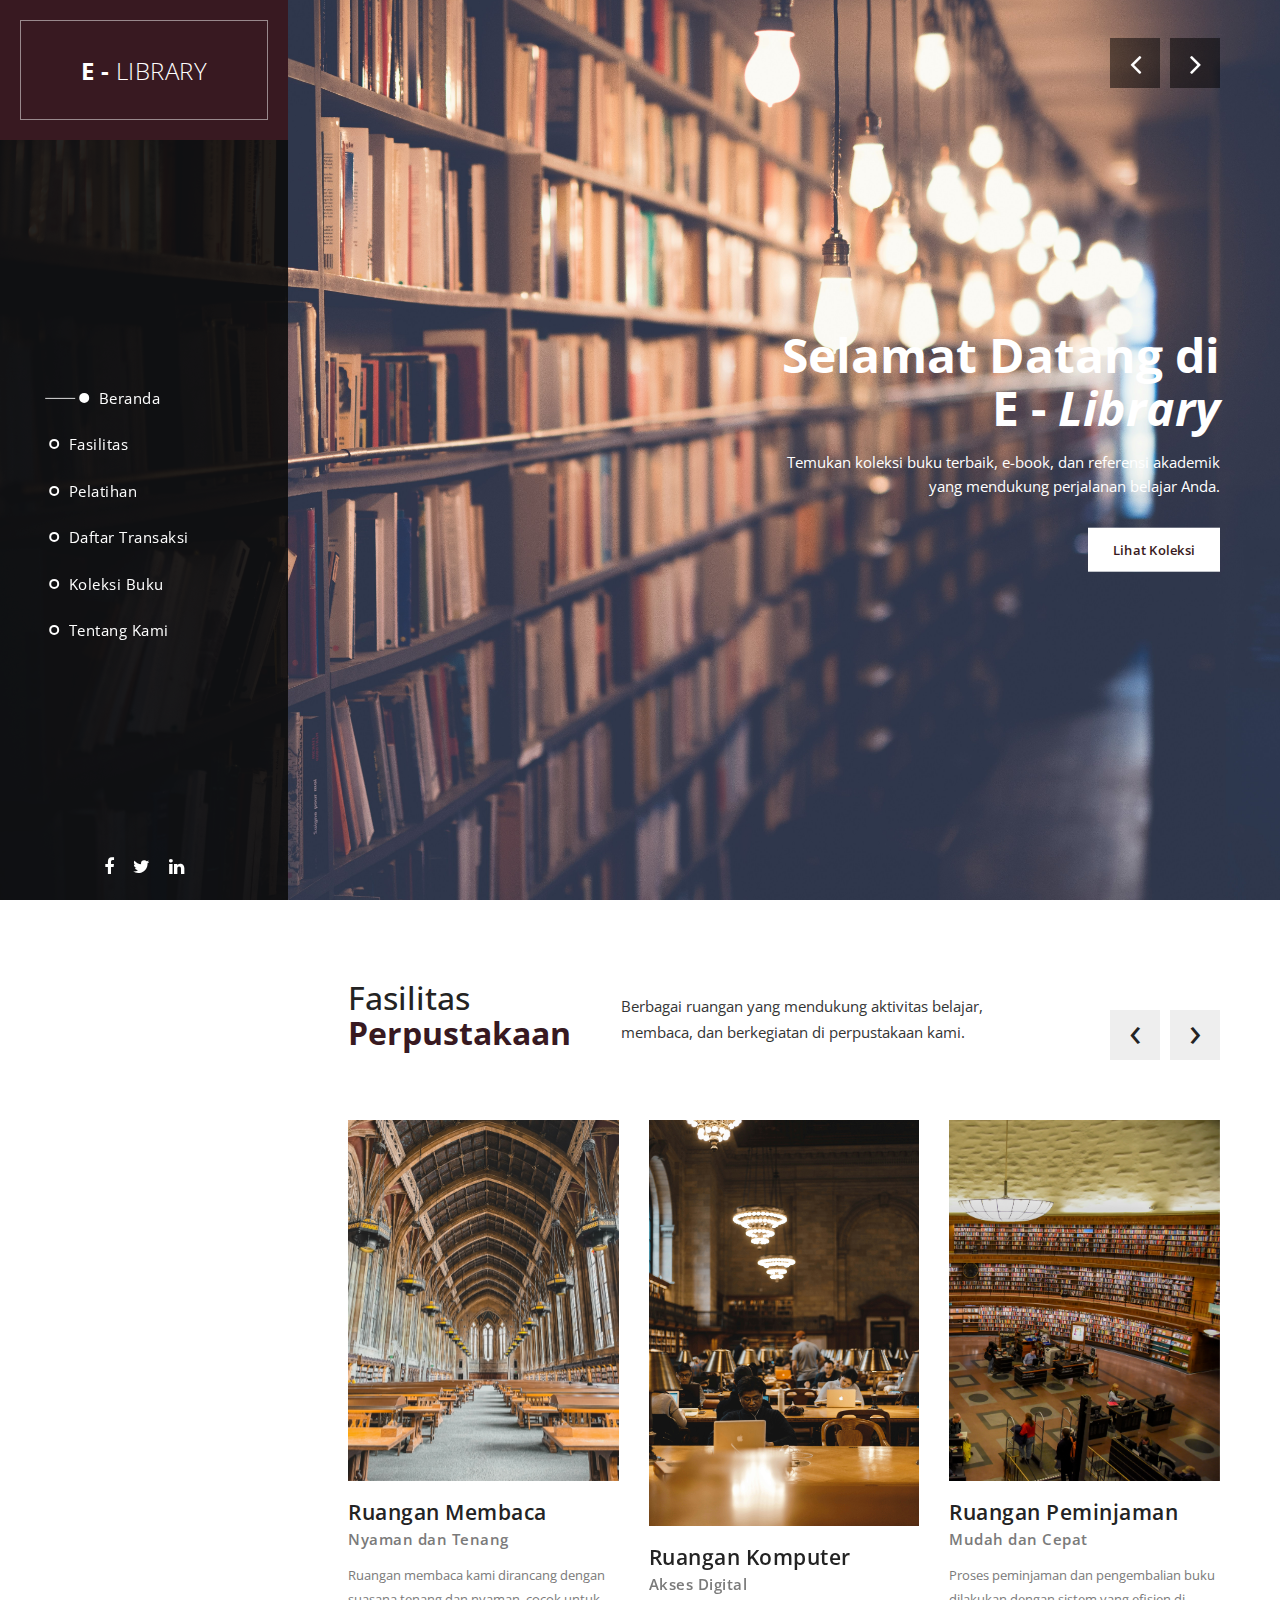
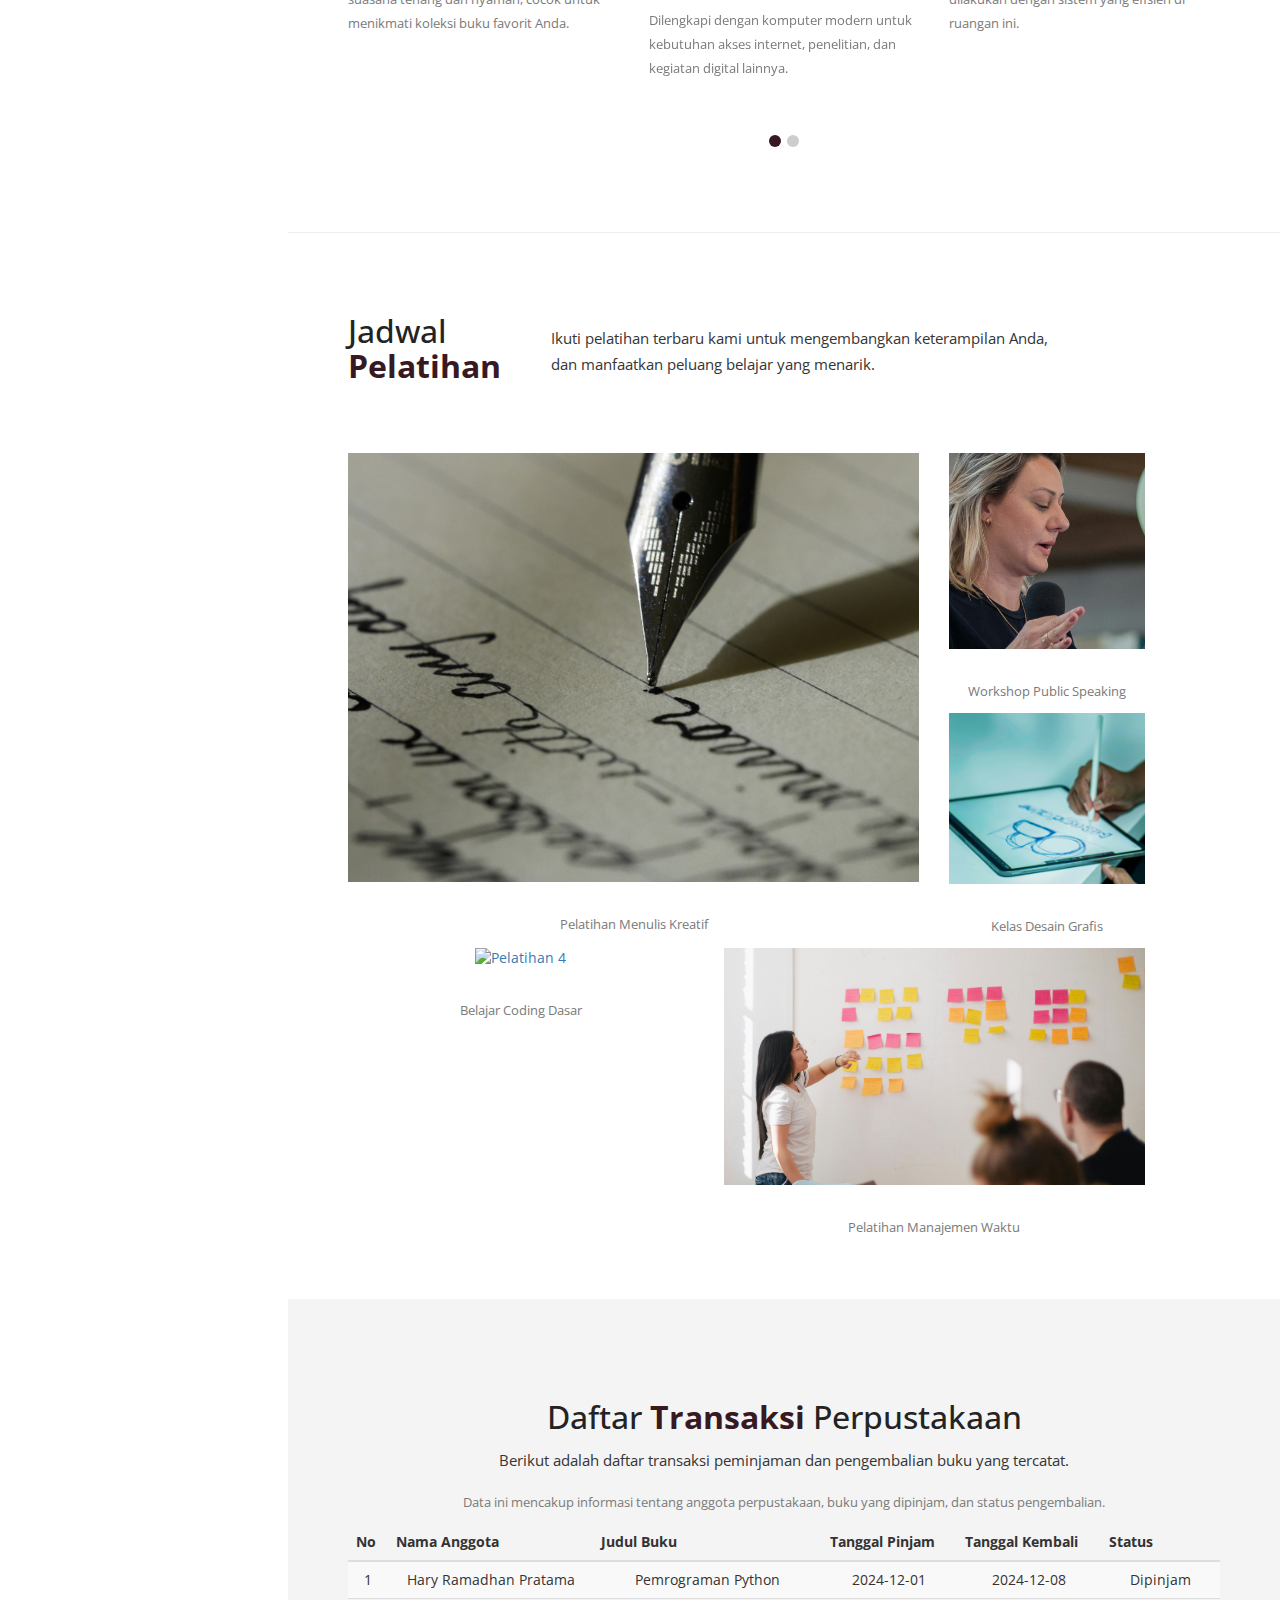
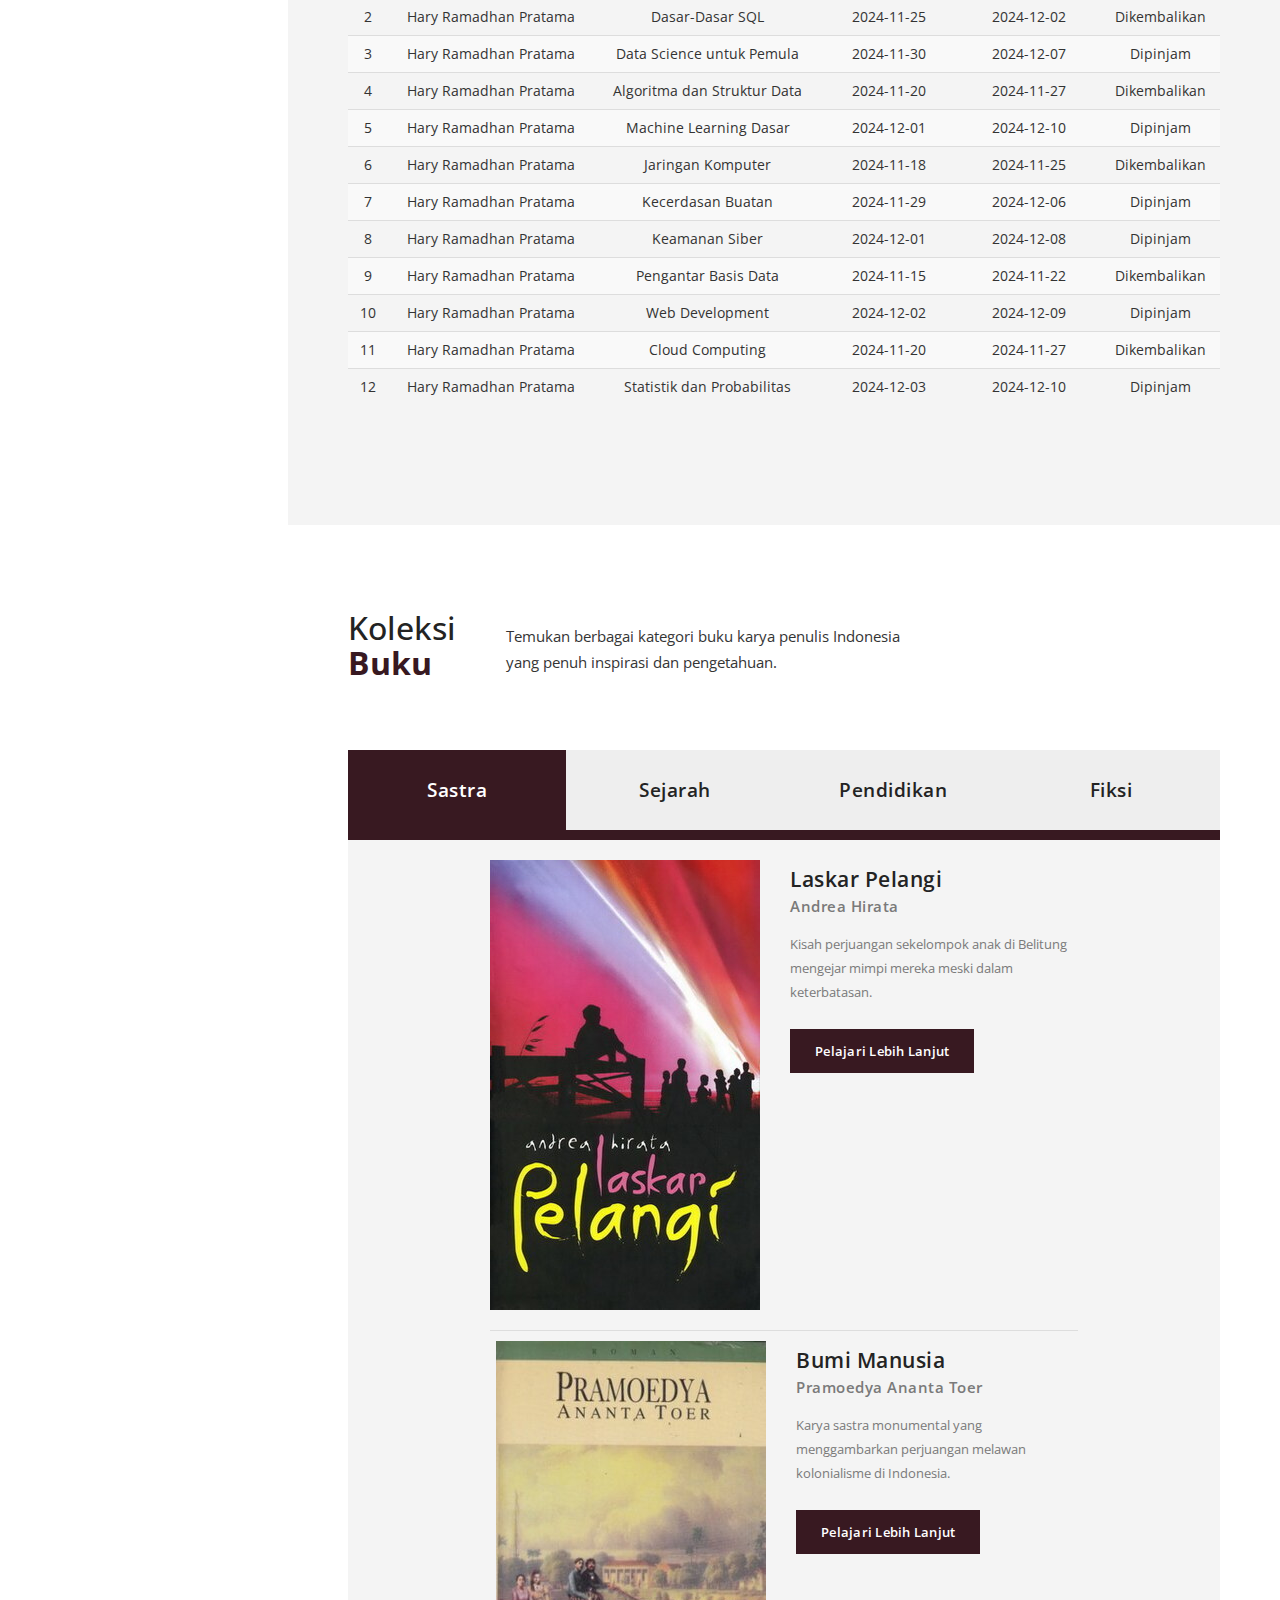
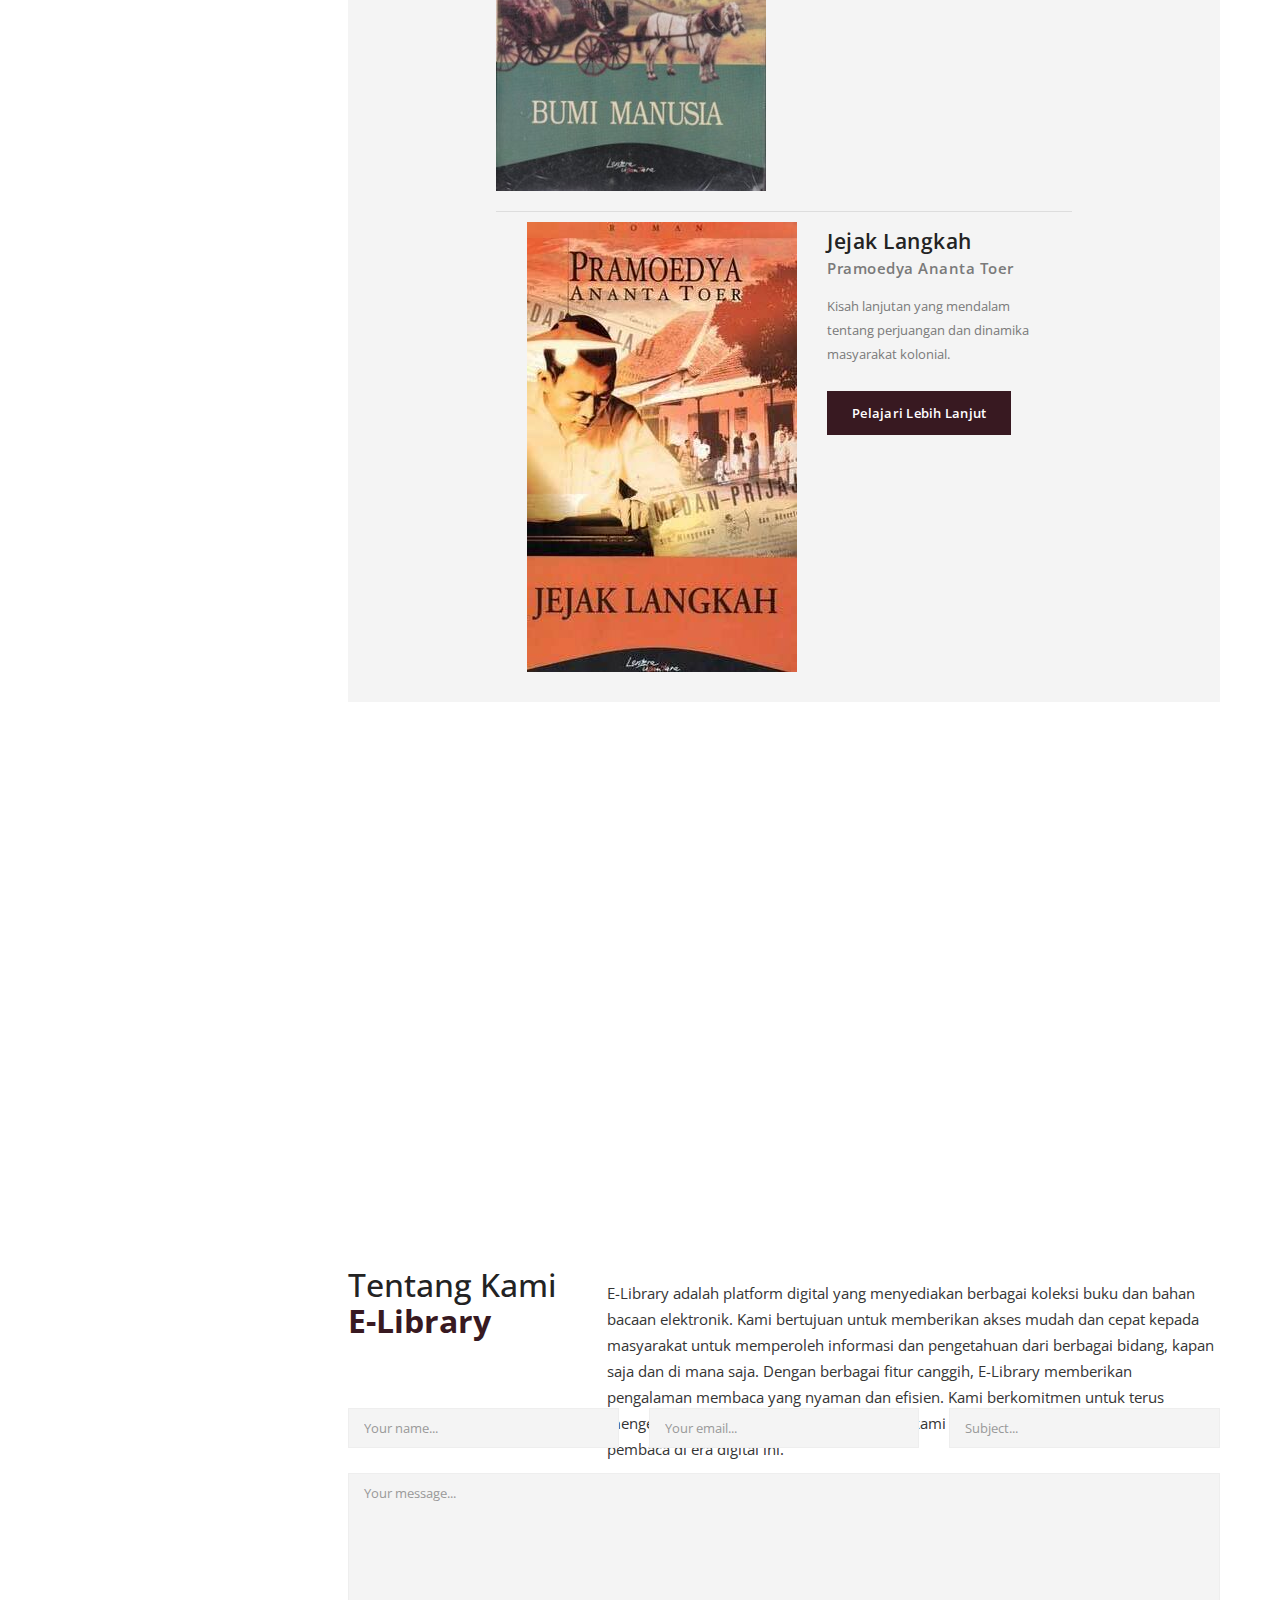
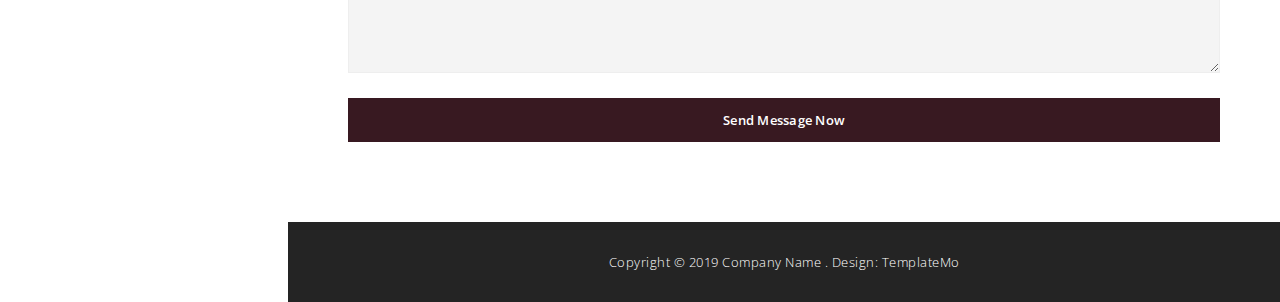
==== home.html @ eb70ea78 "first commit" ====
<!DOCTYPE html>
<html>
    <head>
        <meta charset="utf-8">
        <meta http-equiv="X-UA-Compatible" content="IE=edge,chrome=1">
        <title>UAS - Hary Ramadhan Pratama - 241011701450</title>
        <meta name="description" content="">
        <meta name="viewport" content="width=device-width, initial-scale=1">
        <link rel="apple-touch-icon" href="apple-touch-icon.png">

        <link rel="stylesheet" href="css/bootstrap.min.css">
        <link rel="stylesheet" href="css/bootstrap-theme.min.css">
        <link rel="stylesheet" href="css/fontAwesome.css">
        <link rel="stylesheet" href="css/light-box.css">
        <link rel="stylesheet" href="css/owl-carousel.css">
        <link rel="stylesheet" href="css/style.css">

        <link href="https://fonts.googleapis.com/css?family=Open+Sans:300,400,600,700,800" rel="stylesheet">

        <script src="js/vendor/modernizr-2.8.3-respond-1.4.2.min.js"></script>
    </head>

    <body>
        <header class="nav-down responsive-nav hidden-lg hidden-md">
            <button type="button" id="nav-toggle" class="navbar-toggle" data-toggle="collapse" data-target="#main-nav">
                <span class="sr-only">Toggle navigation</span>
                <span class="icon-bar"></span>
                <span class="icon-bar"></span>
                <span class="icon-bar"></span>
            </button>
            <div id="main-nav" class="collapse navbar-collapse">
                <nav>
                    <ul class="nav navbar-nav">
                        <li><a href="#top">Beranda</a></li>
                        <li><a href="#featured">Fasilitas</a></li>
                        <li><a href="#projects">Pelatihan</a></li>
                        <li><a href="#transaksi">Daftar Transaksi</a></li>
                        <li><a href="#category">Koleksi Buku</a></li>
                        <li><a href="#contact">Tentang Kami</a></li>
                    </ul>
                </nav>
            </div>
        </header>

        <div class="sidebar-navigation hidde-sm hidden-xs">
            <div class="logo">
                <a href="#">E - <em>Library</em></a>
            </div>
            <nav>
                <ul>
                    <li>
                        <a href="#top">
                            <span class="rect"></span>
                            <span class="circle"></span>
                            Beranda
                        </a>
                    </li>
                    <li>
                        <a href="#featured">
                            <span class="rect"></span>
                            <span class="circle"></span>
                            Fasilitas
                        </a>
                    </li>
                    <li>
                        <a href="#projects">
                            <span class="rect"></span>
                            <span class="circle"></span>
                            Pelatihan
                        </a>
                    </li>
                    <li>
                        <a href="#transaksi">
                            <span class="rect"></span>
                            <span class="circle"></span>
                            Daftar Transaksi
                        </a>
                    </li>
                    <li>
                        <a href="#category">
                            <span class="rect"></span>
                            <span class="circle"></span>
                            Koleksi Buku
                        </a>
                    </li>
                    <li>
                        <a href="#contact">
                            <span class="rect"></span>
                            <span class="circle"></span>
                            Tentang Kami
                        </a>
                    </li>
                </ul>
            </nav>
            <ul class="social-icons">
                <li><a href="#"><i class="fa fa-facebook"></i></a></li>
                <li><a href="#"><i class="fa fa-twitter"></i></a></li>
                <li><a href="#"><i class="fa fa-linkedin"></i></a></li>
            </ul>
        </div>

        <div class="slider">
            <div class="Modern-Slider content-section" id="top">
                <div class="item item-1">
                    <div class="img-fill">
                        <div class="image"></div>
                        <div class="info">
                            <div>
                                <h1>Selamat Datang di<br>E - <em>Library</em></h1>
                                <p>Temukan koleksi buku terbaik, e-book, dan referensi akademik<br>
                                    yang mendukung perjalanan belajar Anda.</p>
                                <div class="white-button button">
                                    <a href="#category">Lihat Koleksi</a>
                                </div>
                            </div>
                        </div>
                    </div>
                </div>
                <div class="item item-2">
                    <div class="img-fill">
                        <div class="image"></div>
                        <div class="info">
                            <div>
                                <h1>Bergabunglah dengan<br>Komunitas Pembaca</h1>
                                <p>Diskusikan buku favorit Anda, bagikan ulasan,<br>
                                    dan temukan teman membaca baru.</p>
                                <div class="white-button button">
                                    <a href="#login">Gabung Sekarang</a>
                                </div>
                            </div>
                        </div>
                    </div>
                </div>
                <div class="item item-3">
                    <div class="img-fill">
                        <div class="image"></div>
                        <div class="info">
                            <div>
                                <h1>Lihat Lokasi</h1>
                                <p>Ikuti workshop menulis, diskusi buku, dan acara lainnya<br>
                                    di perpustakaan kami.</p>
                                <div class="white-button button">
                                    <a href="#contact">Pelajari Lebih Lanjut</a>
                                </div>
                            </div>
                        </div>
                    </div>
                </div>
            </div>
        </div>        

        <div class="page-content">
            <section id="featured" class="content-section">
                <div class="section-heading">
                    <h1>Fasilitas<br><em>Perpustakaan</em></h1>
                    <p>Berbagai ruangan yang mendukung aktivitas belajar, membaca, dan berkegiatan di perpustakaan kami.</p>
                </div>
                <div class="section-content">
                    <div class="owl-carousel owl-theme">
                        <div class="item">
                            <div class="image">
                                <img src="img/reading_room.jpg" alt="Ruangan Membaca">
                                <div class="featured-button button">
                                    <a href="#reading-room">Lihat Selengkapnya</a>
                                </div>
                            </div>
                            <div class="text-content">
                                <h4>Ruangan Membaca</h4>
                                <span>Nyaman dan Tenang</span>
                                <p>Ruangan membaca kami dirancang dengan suasana tenang dan nyaman, cocok untuk menikmati koleksi buku favorit Anda.</p>
                            </div>
                        </div>
                        <div class="item">
                            <div class="image">
                                <img src="img/computer_room.jpg" alt="Ruangan Komputer">
                                <div class="featured-button button">
                                    <a href="#computer-room">Lihat Selengkapnya</a>
                                </div>
                            </div>
                            <div class="text-content">
                                <h4>Ruangan Komputer</h4>
                                <span>Akses Digital</span>
                                <p>Dilengkapi dengan komputer modern untuk kebutuhan akses internet, penelitian, dan kegiatan digital lainnya.</p>
                            </div>
                        </div>
                        <div class="item">
                            <div class="image">
                                <img src="img/borrowing_room.jpg" alt="Ruangan Peminjaman">
                                <div class="featured-button button">
                                    <a href="#borrowing-room">Lihat Selengkapnya</a>
                                </div>
                            </div>
                            <div class="text-content">
                                <h4>Ruangan Peminjaman</h4>
                                <span>Mudah dan Cepat</span>
                                <p>Proses peminjaman dan pengembalian buku dilakukan dengan sistem yang efisien di ruangan ini.</p>
                            </div>
                        </div>
                        <div class="item">
                            <div class="image">
                                <img src="img/discussion_room.jpg" alt="Ruangan Diskusi">
                                <div class="featured-button button">
                                    <a href="#discussion-room">Lihat Selengkapnya</a>
                                </div>
                            </div>
                            <div class="text-content">
                                <h4>Ruangan Diskusi</h4>
                                <span>Kolaborasi</span>
                                <p>Fasilitas ruang diskusi untuk belajar kelompok, berdiskusi, atau brainstorming dalam suasana yang kondusif.</p>
                            </div>
                        </div>
                        <div class="item">
                            <div class="image">
                                <img src="img/archive_room.jpg" alt="Ruangan Arsip">
                                <div class="featured-button button">
                                    <a href="#archive-room">Lihat Selengkapnya</a>
                                </div>
                            </div>
                            <div class="text-content">
                                <h4>Ruangan Arsip</h4>
                                <span>Koleksi Khusus</span>
                                <p>Menampung koleksi buku dan dokumen penting yang terjaga rapi untuk keperluan penelitian dan referensi.</p>
                            </div>
                        </div>
                    </div>
                </div>
            </section>
            <section id="projects" class="content-section">
                <div class="section-heading">
                    <h1>Jadwal<br><em>Pelatihan</em></h1>
                    <p>Ikuti pelatihan terbaru kami untuk mengembangkan keterampilan Anda, 
                    <br>dan manfaatkan peluang belajar yang menarik.</p>
                </div>
                <div class="section-content">
                    <div class="masonry">
                        <div class="row">
                            <div class="item">
                                <div class="col-md-8">
                                    <a href="img/pelatihan_big_1.jpg" data-lightbox="image"><img src="img/pelatihan_1.jpg" alt="Pelatihan 1"></a>
                                    <p class="caption">Pelatihan Menulis Kreatif</p>
                                </div>
                            </div>
                            <div class="item second-item">
                                <div class="col-md-3">
                                    <a href="img/pelatihan_big_2.jpg" data-lightbox="image"><img src="img/pelatihan_2.jpg" alt="Pelatihan 2"></a>
                                    <p class="caption">Workshop Public Speaking</p>
                                </div>
                            </div>
                            <div class="item">
                                <div class="col-md-3">
                                    <a href="img/pelatihan_big_3.jpg" data-lightbox="image"><img src="img/pelatihan_3.jpg" alt="Pelatihan 3"></a>
                                    <p class="caption">Kelas Desain Grafis</p>
                                </div>
                            </div>
                            <div class="item">
                                <div class="col-md-5">
                                    <a href="img/pelatihan_big_4.jpg" data-lightbox="image"><img src="img/pelatihan_4.jpg" alt="Pelatihan 4"></a>
                                    <p class="caption">Belajar Coding Dasar</p>
                                </div>
                            </div>
                            <div class="item">
                                <div class="col-md-6">
                                    <a href="img/pelatihan_big_5.jpg" data-lightbox="image"><img src="img/pelatihan_5.jpg" alt="Pelatihan 5"></a>
                                    <p class="caption">Pelatihan Manajemen Waktu</p>
                                </div>
                            </div>
                        </div>
                    </div>
                </div>            
            </section>
            
            <section id="transaksi" class="content-section">
                <div class="row">
                    <div class="col-md-12">
                        <div class="section-heading">
                            <h1>Daftar <em>Transaksi</em> Perpustakaan</h1>
                            <p>Berikut adalah daftar transaksi peminjaman dan pengembalian buku yang tercatat.</p>
                        </div>
                        <div class="text-content">
                            <p>Data ini mencakup informasi tentang anggota perpustakaan, buku yang dipinjam, dan status pengembalian.</p>
                        </div>
                    </div>
                    <div class="col-md-12">
                        <div class="table-responsive">
                            <table class="table table-striped">
                                <thead>
                                    <tr>
                                        <th>No</th>
                                        <th>Nama Anggota</th>
                                        <th>Judul Buku</th>
                                        <th>Tanggal Pinjam</th>
                                        <th>Tanggal Kembali</th>
                                        <th>Status</th>
                                    </tr>
                                </thead>
                                <tbody>
                                    <tr>
                                        <td>1</td>
                                        <td>Hary Ramadhan Pratama</td>
                                        <td>Pemrograman Python</td>
                                        <td>2024-12-01</td>
                                        <td>2024-12-08</td>
                                        <td>Dipinjam</td>
                                    </tr>
                                    <tr>
                                        <td>2</td>
                                        <td>Hary Ramadhan Pratama</td>
                                        <td>Dasar-Dasar SQL</td>
                                        <td>2024-11-25</td>
                                        <td>2024-12-02</td>
                                        <td>Dikembalikan</td>
                                    </tr>
                                    <tr>
                                        <td>3</td>
                                        <td>Hary Ramadhan Pratama</td>
                                        <td>Data Science untuk Pemula</td>
                                        <td>2024-11-30</td>
                                        <td>2024-12-07</td>
                                        <td>Dipinjam</td>
                                    </tr>
                                    <tr>
                                        <td>4</td>
                                        <td>Hary Ramadhan Pratama</td>
                                        <td>Algoritma dan Struktur Data</td>
                                        <td>2024-11-20</td>
                                        <td>2024-11-27</td>
                                        <td>Dikembalikan</td>
                                    </tr>
                                    <tr>
                                        <td>5</td>
                                        <td>Hary Ramadhan Pratama</td>
                                        <td>Machine Learning Dasar</td>
                                        <td>2024-12-01</td>
                                        <td>2024-12-10</td>
                                        <td>Dipinjam</td>
                                    </tr>
                                    <tr>
                                        <td>6</td>
                                        <td>Hary Ramadhan Pratama</td>
                                        <td>Jaringan Komputer</td>
                                        <td>2024-11-18</td>
                                        <td>2024-11-25</td>
                                        <td>Dikembalikan</td>
                                    </tr>
                                    <tr>
                                        <td>7</td>
                                        <td>Hary Ramadhan Pratama</td>
                                        <td>Kecerdasan Buatan</td>
                                        <td>2024-11-29</td>
                                        <td>2024-12-06</td>
                                        <td>Dipinjam</td>
                                    </tr>
                                    <tr>
                                        <td>8</td>
                                        <td>Hary Ramadhan Pratama</td>
                                        <td>Keamanan Siber</td>
                                        <td>2024-12-01</td>
                                        <td>2024-12-08</td>
                                        <td>Dipinjam</td>
                                    </tr>
                                    <tr>
                                        <td>9</td>
                                        <td>Hary Ramadhan Pratama</td>
                                        <td>Pengantar Basis Data</td>
                                        <td>2024-11-15</td>
                                        <td>2024-11-22</td>
                                        <td>Dikembalikan</td>
                                    </tr>
                                    <tr>
                                        <td>10</td>
                                        <td>Hary Ramadhan Pratama</td>
                                        <td>Web Development</td>
                                        <td>2024-12-02</td>
                                        <td>2024-12-09</td>
                                        <td>Dipinjam</td>
                                    </tr>
                                    <tr>
                                        <td>11</td>
                                        <td>Hary Ramadhan Pratama</td>
                                        <td>Cloud Computing</td>
                                        <td>2024-11-20</td>
                                        <td>2024-11-27</td>
                                        <td>Dikembalikan</td>
                                    </tr>
                                    <tr>
                                        <td>12</td>
                                        <td>Hary Ramadhan Pratama</td>
                                        <td>Statistik dan Probabilitas</td>
                                        <td>2024-12-03</td>
                                        <td>2024-12-10</td>
                                        <td>Dipinjam</td>
                                    </tr>
                                </tbody>
                            </table>
                        </div>
                    </div>
                </div>
            </section>
            
            <section id="category" class="content-section">
                <div class="section-heading">
                    <h1>Koleksi<br><em>Buku</em></h1>
                    <p>Temukan berbagai kategori buku karya penulis Indonesia
                    <br>yang penuh inspirasi dan pengetahuan.</p>
                </div>
                <div class="section-content">
                    <div class="tabs-content">
                        <div class="wrapper">
                            <ul class="tabs clearfix" data-tabgroup="first-tab-group">
                              <li><a href="#tab1" class="active">Sastra</a></li>
                              <li><a href="#tab2">Sejarah</a></li>
                              <li><a href="#tab3">Pendidikan</a></li>
                              <li><a href="#tab4">Fiksi</a></li>
                            </ul>
                            <section id="first-tab-group" class="tabgroup">
                                <div id="tab1">
                                    <ul>
                                        <li>
                                            <div class="item">
                                                <img src="img/sastra_1.jpg" alt="">
                                                <div class="text-content">
                                                    <h4>Laskar Pelangi</h4>
                                                    <span>Andrea Hirata</span>
                                                    <p>Kisah perjuangan sekelompok anak di Belitung mengejar mimpi mereka meski dalam keterbatasan.</p>
                                                    <div class="accent-button button">
                                                        <a href="#contact">Pelajari Lebih Lanjut</a>
                                                    </div>
                                                </div>
                                            </div>
                                        </li>
                                        <li>
                                            <div class="item">
                                                <img src="img/sastra_2.jpg" alt="">
                                                <div class="text-content">
                                                    <h4>Bumi Manusia</h4>
                                                    <span>Pramoedya Ananta Toer</span>
                                                    <p>Karya sastra monumental yang menggambarkan perjuangan melawan kolonialisme di Indonesia.</p>
                                                    <div class="accent-button button">
                                                        <a href="#contact">Pelajari Lebih Lanjut</a>
                                                    </div>
                                                </div>
                                            </div>
                                        </li>
                                        <li>
                                            <div class="item">
                                                <img src="img/sastra_3.jpg" alt="">
                                                <div class="text-content">
                                                    <h4>Jejak Langkah</h4>
                                                    <span>Pramoedya Ananta Toer</span>
                                                    <p>Kisah lanjutan yang mendalam tentang perjuangan dan dinamika masyarakat kolonial.</p>
                                                    <div class="accent-button button">
                                                        <a href="#contact">Pelajari Lebih Lanjut</a>
                                                    </div>
                                                </div>
                                            </div>
                                        </li>
                                    </ul>
                                </div>
                                <div id="tab2">
                                    <ul>
                                        <li>
                                            <div class="item">
                                                <img src="img/sejarah_1.jpg" alt="">
                                                <div class="text-content">
                                                    <h4>Sejarah Indonesia Masa Kolonial</h4>
                                                    <span>30 June 2018</span>
                                                    <p>Temukan perjalanan sejarah bangsa Indonesia di masa kolonial. Mengungkap kisah perjuangan dan keberanian para pahlawan dalam menghadapi penjajahan.</p>
                                                    
                                                    <div class="accent-button button">
                                                        <a href="#contact">Pelajari Lebih Lanjut</a>
                                                    </div>
                                                </div>
                                            </div>
                                        </li>
                                        <li>
                                            <div class="item">
                                                <img src="img/sejarah_2.jpg" alt="">
                                                <div class="text-content">
                                                    <h4>Perjuangan Kemerdekaan Indonesia</h4>
                                                    <span>24 June 2018</span>
                                                    <p>Sejarah perjuangan kemerdekaan Indonesia adalah kisah yang penuh darah dan air mata. Mari kita telaah lebih dalam perjalanan bangsa ini menuju kemerdekaan.</p>
                                                    
                                                    <div class="accent-button button">
                                                        <a href="#contact">Pelajari Lebih Lanjut</a>
                                                    </div>
                                                </div>
                                            </div>
                                        </li>
                                        <li>
                                            <div class="item">
                                                <img src="img/sejarah_3.jpg" alt="">
                                                <div class="text-content">
                                                    <h4>Peristiwa Sejarah Penting Indonesia</h4>
                                                    <span>12 June 2018</span>
                                                    <p>Mengulas peristiwa sejarah penting Indonesia yang membentuk arah bangsa dan negara. Pelajari lebih lanjut tentang perjuangan kemerdekaan dan pasca kemerdekaan.</p>
                                                    
                                                    <div class="accent-button button">
                                                        <a href="#contact">Pelajari Lebih Lanjut</a>
                                                    </div>
                                                </div>
                                            </div>
                                        </li>
                                    </ul>
                                </div>
                                
                                <div id="tab3">
                                    <ul>
                                        <li>
                                            <div class="item">
                                                <img src="img/pendidikan_1.jpg" alt="">
                                                <div class="text-content">
                                                    <h4>Revolusi Pendidikan di Indonesia</h4>
                                                    <span>26 May 2018</span>
                                                    <p>Pendidikan merupakan pilar penting dalam pembangunan bangsa. Pelajari lebih lanjut tentang perubahan besar dalam dunia pendidikan Indonesia.</p>
                                                    
                                                    <div class="accent-button button">
                                                        <a href="#contact">Pelajari Lebih Lanjut</a>
                                                    </div>
                                                </div>
                                            </div>
                                        </li>
                                        <li>
                                            <div class="item">
                                                <img src="img/pendidikan_2.jpg" alt="">
                                                <div class="text-content">
                                                    <h4>Pendidikan dan Teknologi di Era Digital</h4>
                                                    <span>22 May 2018</span>
                                                    <p>Teknologi telah merubah cara kita belajar. Mari bahas bagaimana teknologi mengubah dunia pendidikan Indonesia dalam beberapa tahun terakhir.</p>
                                                    
                                                    <div class="accent-button button">
                                                        <a href="#contact">Pelajari Lebih Lanjut</a>
                                                    </div>
                                                </div>
                                            </div>
                                        </li>
                                        <li>
                                            <div class="item">
                                                <img src="img/pendidikan_3.jpg" alt="">
                                                <div class="text-content">
                                                    <h4>Strategi Pembelajaran Inovatif di Sekolah</h4>
                                                    <span>8 May 2018</span>
                                                    <p>Dalam upaya meningkatkan kualitas pendidikan, berbagai strategi pembelajaran inovatif terus dikembangkan untuk siswa di seluruh Indonesia.</p>
                                                    
                                                    <div class="accent-button button">
                                                        <a href="#contact">Pelajari Lebih Lanjut</a>
                                                    </div>
                                                </div>
                                            </div>
                                        </li>
                                    </ul>
                                </div>
                                
                                <div id="tab4">
                                    <ul>
                                        <li>
                                            <div class="item">
                                                <img src="img/fiksi_1.jpg" alt="">
                                                <div class="text-content">
                                                    <h4>Novel Fiksi: Dari Imajinasi ke Realitas</h4>
                                                    <span>26 April 2018</span>
                                                    <p>Novel fiksi membawa pembaca dalam perjalanan yang penuh petualangan. Mari telusuri berbagai novel fiksi Indonesia yang penuh imajinasi dan makna.</p>
                                                    
                                                    <div class="accent-button button">
                                                        <a href="#contact">Pelajari Lebih Lanjut</a>
                                                    </div>
                                                </div>
                                            </div>
                                        </li>
                                        <li>
                                            <div class="item">
                                                <img src="img/fiksi_2.jpg" alt="">
                                                <div class="text-content">
                                                    <h4>Fiksi: Dunia Penuh Imajinasi</h4>
                                                    <span>24 April 2018</span>
                                                    <p>Fiksi adalah genre yang menawarkan dunia lain di luar kenyataan. Mari mengeksplorasi cerita-cerita fiksi menarik dan inspiratif dari penulis tanah air.</p>
                                                    
                                                    <div class="accent-button button">
                                                        <a href="#contact">Pelajari Lebih Lanjut</a>
                                                    </div>
                                                </div>
                                            </div>
                                        </li>
                                        <li>
                                            <div class="item">
                                                <img src="img/fiksi_3.jpg" alt="">
                                                <div class="text-content">
                                                    <h4>Kisah Fiksi yang Menginspirasi</h4>
                                                    <span>20 April 2018</span>
                                                    <p>Fiksi tidak hanya menghibur, tetapi juga dapat memberi inspirasi dan membuka pandangan baru. Mari temukan kisah-kisah fiksi terbaik yang menginspirasi banyak orang.</p>
                                                    
                                                    <div class="accent-button button">
                                                        <a href="#contact">Pelajari Lebih Lanjut</a>
                                                    </div>
                                                </div>
                                            </div>
                                        </li>
                                    </ul>
                                </div>                                
                            </section> 
                        </div>
                    </div>
                </div>
            </section>
            <section id="contact" class="content-section">
                <div id="map">
                    <iframe src="https://www.google.com/maps/embed?pb=!1m18!1m12!1m3!1d3965.378919291703!2d106.68897417570187!3d-6.344951193644824!2m3!1f0!2f0!3f0!3m2!1i1024!2i768!4f13.1!3m3!1m2!1s0x2e69e50078ae00b1%3A0x81a60674ba49b072!2sUnpam%20Viktor!5e0!3m2!1sen!2sid!4v1735841229884!5m2!1sen!2sid" width="100%" height="400px" frameborder="0" style="border:0" allowfullscreen></iframe>
                </div>
                <div id="contact-content">
                    <div class="section-heading">
                        <h1>Tentang Kami<br><em>E-Library</em></h1>
                        <p>E-Library adalah platform digital yang menyediakan berbagai koleksi buku dan bahan bacaan elektronik. Kami bertujuan untuk memberikan akses mudah dan cepat kepada masyarakat untuk memperoleh informasi dan pengetahuan dari berbagai bidang, kapan saja dan di mana saja.
                        Dengan berbagai fitur canggih, E-Library memberikan pengalaman membaca yang nyaman dan efisien. Kami berkomitmen untuk terus mengembangkan dan memperbarui koleksi kami agar dapat memenuhi kebutuhan pembaca di era digital ini.</p>
                    </div>
                    
                    <div class="section-content">
                        <form id="contact" action="#" method="post">
                            <div class="row">
                                <div class="col-md-4">
                                  <fieldset>
                                    <input name="name" type="text" class="form-control" id="name" placeholder="Your name..." required="">
                                  </fieldset>
                                </div>
                                <div class="col-md-4">
                                  <fieldset>
                                    <input name="email" type="email" class="form-control" id="email" placeholder="Your email..." required="">
                                  </fieldset>
                                </div>
                                 <div class="col-md-4">
                                  <fieldset>
                                    <input name="subject" type="text" class="form-control" id="subject" placeholder="Subject..." required="">
                                  </fieldset>
                                </div>
                                <div class="col-md-12">
                                  <fieldset>
                                    <textarea name="message" rows="6" class="form-control" id="message" placeholder="Your message..." required=""></textarea>
                                  </fieldset>
                                </div>
                                <div class="col-md-12">
                                  <fieldset>
                                    <button type="submit" id="form-submit" class="btn">Send Message Now</button>
                                  </fieldset>
                                </div>
                            </div>
                        </form>
                    </div>
                </div>
            </section>
            <section class="footer">
                <p>Copyright &copy; 2019 Company Name 
                
                . Design: TemplateMo</p>
            </section>
        </div>

    <script src="https://ajax.googleapis.com/ajax/libs/jquery/1.11.2/jquery.min.js"></script>
    <script>window.jQuery || document.write('<script src="js/vendor/jquery-1.11.2.min.js"><\/script>')</script>

    <script src="js/vendor/bootstrap.min.js"></script>
    
    <script src="js/plugins.js"></script>
    <script src="js/main.js"></script>

    <script>
        var didScroll;
        var lastScrollTop = 0;
        var delta = 5;
        var navbarHeight = $('header').outerHeight();

        $(window).scroll(function(event){
            didScroll = true;
        });

        setInterval(function() {
            if (didScroll) {
                hasScrolled();
                didScroll = false;
            }
        }, 250);

        function hasScrolled() {
            var st = $(this).scrollTop();
            
            if(Math.abs(lastScrollTop - st) <= delta)
                return;
            
            if (st > lastScrollTop && st > navbarHeight){
                $('header').removeClass('nav-down').addClass('nav-up');
            } else {
                if(st + $(window).height() < $(document).height()) {
                    $('header').removeClass('nav-up').addClass('nav-down');
                }
            }
            
            lastScrollTop = st;
        }

        fetch('data-transaksi.json')
            .then(response => response.json())
            .then(data => {
                const tableBody = document.querySelector('#transaksi-table tbody');
                data.forEach(transaksi => {
                    const row = document.createElement('tr');
                    row.innerHTML = `
                        <td>${transaksi.no}</td>
                        <td>${transaksi.namaAnggota}</td>
                        <td>${transaksi.judulBuku}</td>
                        <td>${transaksi.tanggalPinjam}</td>
                        <td>${transaksi.tanggalKembali}</td>
                        <td>${transaksi.status}</td>
                    `;
                    tableBody.appendChild(row);
                });
            })
            .catch(error => console.error('Error loading JSON:', error));
    </script>
    <script src="http://ajax.googleapis.com/ajax/libs/jquery/1.10.2/jquery.min.js" type="text/javascript"></script>

</body>
</html>
---- css/light-box.css ----
/* LIGHT BOX */

body:after {
  content: url(../img/close.png) url(../img/loading.gif) url(../img/prev.png) url(../img/next.png);
  display: none;
}

body.lb-disable-scrolling {
  overflow: hidden;
}

.lightboxOverlay {
  position: absolute;
  top: 0;
  left: 0;
  z-index: 99999;
  background-color: black;
  filter: progid:DXImageTransform.Microsoft.Alpha(Opacity=80);
  opacity: 0.8;
  display: none;
}

.lightbox {
  position: absolute;
  margin-top: 0%;
  left: 0;
  width: 100%;
  z-index: 100000;
  text-align: center;
  line-height: 0;
  font-weight: normal;
}

.lightbox .lb-image {
  display: block;
  height: auto;
  max-width: inherit;
  max-height: none;
  border-radius: 5px;

  /* Image border */
  border: 10px solid white;
}

.lightbox a img {
  border: none;
}

.lb-outerContainer {
  position: relative;
  *zoom: 1;
  width: 250px;
  height: 250px;
  margin: 0 auto;
  border-radius: 4px;

  /* Background color behind image.
     This is visible during transitions. */
  background-color: white;
}

.lb-outerContainer:after {
  content: "";
  display: table;
  clear: both;
}

.lb-loader {
  position: absolute;
  top: 43%;
  left: 0;
  height: 25%;
  width: 100%;
  text-align: center;
  line-height: 0;
}

.lb-cancel {
  display: block;
  width: 32px;
  height: 32px;
  margin: 0 auto;
  background: url(../img/loading.gif) no-repeat;
}

.lb-nav {
  position: absolute;
  top: 0;
  left: 0;
  height: 100%;
  width: 100%;
  z-index: 10;
}

.lb-container > .nav {
  left: 0;
}

.lb-nav a {
  outline: none;
  background-image: url('[data-uri]');
}

.lb-prev, .lb-next {
  height: 100%;
  cursor: pointer;
  display: block;
}

.lb-nav a.lb-prev {
  width: 34%;
  left: 0;
  float: left;
  background: url(../img/prev.png) left 48% no-repeat;
  filter: progid:DXImageTransform.Microsoft.Alpha(Opacity=0);
  opacity: 0;
  -webkit-transition: opacity 0.6s;
  -moz-transition: opacity 0.6s;
  -o-transition: opacity 0.6s;
  transition: opacity 0.6s;
}

.lb-nav a.lb-prev:hover {
  filter: progid:DXImageTransform.Microsoft.Alpha(Opacity=100);
  opacity: 1;
}

.lb-nav a.lb-next {
  width: 64%;
  right: 0;
  float: right;
  background: url(../img/next.png) right 48% no-repeat;
  filter: progid:DXImageTransform.Microsoft.Alpha(Opacity=0);
  opacity: 0;
  -webkit-transition: opacity 0.6s;
  -moz-transition: opacity 0.6s;
  -o-transition: opacity 0.6s;
  transition: opacity 0.6s;
}

.lb-nav a.lb-next:hover {
  filter: progid:DXImageTransform.Microsoft.Alpha(Opacity=100);
  opacity: 1;
}

.lb-dataContainer {
  margin: 0 auto;
  padding-top: 5px;
  *zoom: 1;
  width: 100%;
  -moz-border-radius-bottomleft: 4px;
  -webkit-border-bottom-left-radius: 4px;
  border-bottom-left-radius: 4px;
  -moz-border-radius-bottomright: 4px;
  -webkit-border-bottom-right-radius: 4px;
  border-bottom-right-radius: 4px;
}

.lb-dataContainer:after {
  content: "";
  display: table;
  clear: both;
}

.lb-data {
  padding: 0 4px;
  color: #ccc;
}

.lb-data .lb-details {
  width: 85%;
  float: left;
  text-align: left;
  line-height: 1.1em;
}

.lb-data .lb-caption {
  font-size: 13px;
  font-weight: bold;
  line-height: 1em;
}

.lb-data .lb-caption a {
  color: #4ae;
}

.lb-data .lb-number {
  margin-top: 15px;
  display: block;
  clear: left;
  padding-bottom: 1em;
  font-size: 13px;
  color: #999999;
}

.lb-data .lb-close {
  display: block;
  float: right;
  width: 30px;
  height: 30px;
  background: url(../img/close.png) top right no-repeat;
  text-align: right;
  outline: none;
  filter: progid:DXImageTransform.Microsoft.Alpha(Opacity=70);
  opacity: 0.7;
  -webkit-transition: opacity 0.2s;
  -moz-transition: opacity 0.2s;
  -o-transition: opacity 0.2s;
  transition: opacity 0.2s;
}

.lb-data .lb-close:hover {
  cursor: pointer;
  filter: progid:DXImageTransform.Microsoft.Alpha(Opacity=100);
  opacity: 1;
}
---- css/owl-carousel.css ----
/**
 * Owl Carousel v2.3.1
 * Copyright 2013-2018 David Deutsch
 * Licensed under: SEE LICENSE IN https://github.com/OwlCarousel2/OwlCarousel2/blob/master/LICENSE
 */
/*
 *  Owl Carousel - Core
 */
.owl-carousel {
  display: none;
  width: 100%;
  -webkit-tap-highlight-color: transparent;
  /* position relative and z-index fix webkit rendering fonts issue */
  position: relative;
  z-index: 1; }
  .owl-carousel .owl-stage {
    position: relative;
    -ms-touch-action: pan-Y;
    touch-action: manipulation;
    -moz-backface-visibility: hidden;
    /* fix firefox animation glitch */ }
  .owl-carousel .owl-stage:after {
    content: ".";
    display: block;
    clear: both;
    visibility: hidden;
    line-height: 0;
    height: 0; }
  .owl-carousel .owl-stage-outer {
    position: relative;
    overflow: hidden;
    /* fix for flashing background */
    -webkit-transform: translate3d(0px, 0px, 0px); }
  .owl-carousel .owl-wrapper,
  .owl-carousel .owl-item {
    -webkit-backface-visibility: hidden;
    -moz-backface-visibility: hidden;
    -ms-backface-visibility: hidden;
    -webkit-transform: translate3d(0, 0, 0);
    -moz-transform: translate3d(0, 0, 0);
    -ms-transform: translate3d(0, 0, 0); }
  .owl-carousel .owl-item {
    position: relative;
    min-height: 1px;
    float: left;
    -webkit-backface-visibility: hidden;
    -webkit-tap-highlight-color: transparent;
    -webkit-touch-callout: none; }
  .owl-carousel .owl-item img {
    display: block;
    width: 100%; }
  .owl-carousel .owl-nav.disabled,
  .owl-carousel .owl-dots.disabled {
    display: none; }
  .owl-carousel .owl-nav .owl-prev,
  .owl-carousel .owl-nav .owl-next,
  .owl-carousel .owl-dot {
    cursor: pointer;
    cursor: hand;
    -webkit-user-select: none;
    -khtml-user-select: none;
    -moz-user-select: none;
    -ms-user-select: none;
    user-select: none; }
  .owl-carousel .owl-nav button.owl-prev,
  .owl-carousel .owl-nav button.owl-next,
  .owl-carousel button.owl-dot {
    background: none;
    color: inherit;
    border: none;
    padding: 0 !important;
    font: inherit; }
  .owl-carousel.owl-loaded {
    display: block; }
  .owl-carousel.owl-loading {
    opacity: 0;
    display: block; }
  .owl-carousel.owl-hidden {
    opacity: 0; }
  .owl-carousel.owl-refresh .owl-item {
    visibility: hidden; }
  .owl-carousel.owl-drag .owl-item {
    -ms-touch-action: none;
        touch-action: none;
    -webkit-user-select: none;
    -moz-user-select: none;
    -ms-user-select: none;
    user-select: none; }
  .owl-carousel.owl-grab {
    cursor: move;
    cursor: grab; }
  .owl-carousel.owl-rtl {
    direction: rtl; }
  .owl-carousel.owl-rtl .owl-item {
    float: right; }

/* No Js */
.no-js .owl-carousel {
  display: block; }

/*
 *  Owl Carousel - Animate Plugin
 */
.owl-carousel .animated {
  animation-duration: 1000ms;
  animation-fill-mode: both; }

.owl-carousel .owl-animated-in {
  z-index: 0; }

.owl-carousel .owl-animated-out {
  z-index: 1; }

.owl-carousel .fadeOut {
  animation-name: fadeOut; }

@keyframes fadeOut {
  0% {
    opacity: 1; }
  100% {
    opacity: 0; } }

/*
 * 	Owl Carousel - Auto Height Plugin
 */
.owl-height {
  transition: height 500ms ease-in-out; }

/*
 * 	Owl Carousel - Lazy Load Plugin
 */
.owl-carousel .owl-item .owl-lazy {
  opacity: 0;
  transition: opacity 400ms ease; }

.owl-carousel .owl-item img.owl-lazy {
  transform-style: preserve-3d; }

/*
 * 	Owl Carousel - Video Plugin
 */
.owl-carousel .owl-video-wrapper {
  position: relative;
  height: 100%;
  background: #000; }

.owl-carousel .owl-video-play-icon {
  position: absolute;
  height: 80px;
  width: 80px;
  left: 50%;
  top: 50%;
  margin-left: -40px;
  margin-top: -40px;
  background: url("owl.video.play.png") no-repeat;
  cursor: pointer;
  z-index: 1;
  -webkit-backface-visibility: hidden;
  transition: transform 100ms ease; }

.owl-carousel .owl-video-play-icon:hover {
  -ms-transform: scale(1.3, 1.3);
      transform: scale(1.3, 1.3); }

.owl-carousel .owl-video-playing .owl-video-tn,
.owl-carousel .owl-video-playing .owl-video-play-icon {
  display: none; }

.owl-carousel .owl-video-tn {
  opacity: 0;
  height: 100%;
  background-position: center center;
  background-repeat: no-repeat;
  background-size: contain;
  transition: opacity 400ms ease; }

.owl-carousel .owl-video-frame {
  position: relative;
  z-index: 1;
  height: 100%;
  width: 100%; }
---- css/style.css ----
body {
  font-family: 'Open Sans', sans-serif;
}

p {
  font-size: 13px;
  color: #7a7a7a;
  line-height: 24px;
}

.page-content {
  width: 77.5%;
  float: right;
}

.content-section {
  padding-top: 80px;
  position: relative;
  width: 100%;
  display: inline-block;
  height: auto;
  left: 50%;
  text-align: center;
  -webkit-transform: translateX(-50%);
  -moz-transform: translateX(-50%);
  -ms-transform: translateX(-50%);
  -o-transform: translateX(-50%);
  transform: translateX(-50%);
}

.section-heading {
  text-align: left;
  position: relative;
  margin-bottom: 60px;
}

.section-heading h1 {
  margin-top: 0px;
  font-size: 32px;
  color: #232323;
  display: inline-block;
  margin-right: 50px;
}

.section-heading em {
  font-style: normal;
  font-weight: 700;
  color: #381921;
}

.section-heading p {
  display: inline-block;
  font-size: 15px;
  line-height: 26px;
  color: #343434;
  position: absolute;
  top: 12.5px;
}

.white-button a {
  font-size: 13px;
  font-weight: 600;
  color: #381921;
  text-transform: capitalize;
  background-color: #fff;
  display: inline-block;
  height: 44px;
  line-height: 44px;
  padding: 0px 25px;
  letter-spacing: 0.25px;
  text-decoration: none;
  transition: all 0.3s;
}

.white-button a:hover {
  background-color: #381921;
  color: #fff;
}

.accent-button a {
  font-size: 13px;
  font-weight: 600;
  color: #fff;
  text-transform: capitalize;
  background-color: #381921;
  display: inline-block;
  height: 44px;
  line-height: 44px;
  padding: 0px 25px;
  letter-spacing: 0.25px;
  text-decoration: none;
  transition: all 0.3s;
}

.accent-button a:hover {
  background-color: #fff;
  color: #381921;
}

header {
    position: fixed;
    top: 0;
    transition: top 0.3s ease-in-out;
    width: 100%;
}

.nav-up {
    top: -75px;
}

.responsive-nav {
  position: fixed;
  z-index: 10;
  width: 100%;
  height: 80px;
  background-color: rgba(250,250,250,.95);
  box-shadow: 0px 5px 15px rgba(0,0,0,0.2);
}

.navbar-toggle {
  position: absolute;
  top: 40%;
  left: 50%;
  display: inline-block;
  -webkit-transform: translateX(-50%) translateY(-50%);
  -moz-transform: translateX(-50%) translateY(-50%);
  -ms-transform: translateX(-50%) translateY(-50%);
  -o-transform: translateX(-50%) translateY(-50%);
  transform: translateX(-50%) translateY(-50%);
}

.navbar-nav {
  margin: 0;
  border: none;
}

#main-nav ul {
  text-align: center;
  background-color: rgba(0,0,0,0.9);
  margin-top: 59px;
  width: 100%;
}
#main-nav ul li {
  margin: 15px 0px;
}
#main-nav ul li:hover {
  background-color: transparent;
}
#main-nav ul li a {
  font-size: 15px;
  text-transform: capitalize;
  color: #fff;
  box-shadow: none;
  border: none;
}

#main-nav ul li a:hover {
  opacity: 0.5;
  background-color: transparent;
}

.navbar-toggle span {
  background-color: #232323;
}

.sidebar-navigation {
  width: 22.5%;
  float: left;
  height: 100%;
  position: fixed;
  background-color: rgba(12,12,12,0.9);
  z-index: 10;
}

.sidebar-navigation .logo {
  position: absolute;
  width: 100%;
  height: 140px;
  line-height: 100px;
  background-color: #381921;
  padding: 20px;
  text-align: center;
}

.sidebar-navigation .logo a {
  text-decoration: none;
  color: #fff;
  font-size: 24px;
  font-weight: 700;
  text-transform: uppercase;
  letter-spacing: 0.5px;
  height: 100px;
  width: 100%;
  display: inline-block;
  border: 1px solid rgba(250,250,250,0.5);
}

.sidebar-navigation .logo em {
  font-style: normal;
  font-weight: 300;
}

.sidebar-navigation nav {
  position: relative;
  top: 60%;
  left: 60%;
  -webkit-transform: translateX(-60%) translateY(-60%);
  -moz-transform: translateX(-60%) translateY(-60%);
  -ms-transform: translateX(-60%) translateY(-60%);
  -o-transform: translateX(-60%) translateY(-60%);
  transform: translateX(-60%) translateY(-60%);
}

.sidebar-navigation ul {
  margin-left: 45px;
  list-style: none;
  padding: 0;
}
.sidebar-navigation li{
  padding: 10px 0;
}
.sidebar-navigation span{
  display: inline-block;
  position:relative;
}
.sidebar-navigation nav a{
  display: inline-block;
  color: #fff;
  margin-top: 5px;
  text-decoration: none!important;
  font-size: 15px;
  letter-spacing: 0.5px;
  text-transform: capitalize;
}
.circle{
  margin-right: 5px;
  height: 10px;
  width: 10px;
  left: 0px;
  top: -1px;
  border-radius: 50%;
  background-color: transparent;
  border: 2px solid #fff;
  transition: all 0.3s;
}
.rect{
  height: 1px;
  width: 0px;
  left: 0;
  bottom: 5.5px;
  background-color: #fff;
  -webkit-transition: -webkit-transform 0.1s, width 0.6s;
  -moz-transition: -webkit-transform 0.1s, width 0.6s;
  transition: transform 0.1s, width 0.6s;
}
.sidebar-navigation nav a:focus {
  color: #fff;
}
.sidebar-navigation nav a:hover, nav .active-section {
  color: #fff;
}
.sidebar-navigation nav a:hover span, nav .active-section span{
  background-color: #ddd;
}
.sidebar-navigation nav .active-section .rect{
  width: 30px;
}
.sidebar-navigation nav .active-section .circle{
  background-color: #fff;
}

.sidebar-navigation .social-icons {
  position: absolute;
  width: 100%;  
  bottom: 10px;
  padding: 0;
  margin: 0;
  text-align: center;
}

.sidebar-navigation .social-icons li {
  display: inline-block;
  margin-right: 15px;
  margin-top: 0px;
  margin-bottom: 0px;
}
.sidebar-navigation .social-icons li:last-child {
  margin-right: 0px;
}

.sidebar-navigation .social-icons li a {
  font-size: 18px;
  color: #fff;
  transition: all 0.5s;
}

.sidebar-navigation .social-icons li a:hover {
  color: #381921;
}

.slider .content-section {
  padding-top: 0px;
  min-width: 100%;
  min-height: 100vh;
  width: 100%;
  height: 100vh;
  text-align: center;
}

.slider p a {
	color: #FFF;
}
.slider p a:hover {
	color: #FF0;
	text-decoration: none;
}

.Modern-Slider .info {
  text-align: right;
  position: absolute;
  z-index: 10;
  top: 50%;
  right: 60px;
  -webkit-transform: translateY(-50%);
  -moz-transform: translateY(-50%);
  -ms-transform: translateY(-50%);
  -o-transform: translateY(-50%);
  transform: translateY(-50%);
  display: inline-block;
}

.Modern-Slider .info h1 {
  margin-top: 0px;
  margin-bottom: 15px;
  font-size: 48px;
  color: #fff;
  font-weight: 700;
}

.Modern-Slider .info p {
  font-size: 15px;
  color: #fff;
}

.Modern-Slider .info .white-button {
  margin-top: 30px;
}

.Modern-Slider .info .white-button a:focus {
  outline: none;
}

.Modern-Slider .slick-dots {
  opacity: 0;
}

.Modern-Slider .NextArrow{
  outline: none;
  display: none;
  position:absolute;
  top:60px;
  right:60px;
  width:50px;
  height:50px;
  background:rgba(0,0,0,.50);
  border:0 none;
  margin-top:-22.5px;
  text-align:center;
  font:32px/50px FontAwesome;
  color:#FFF;
  z-index:5;
}

.Modern-Slider .NextArrow:before{content:'\f105';}

.Modern-Slider .PrevArrow{
  outline: none;
  position:absolute;
  top:60px;
  right: 120px;
  width:50px;
  height:50px;
  background:rgba(0,0,0,.50);
  border:0 none;
  margin-top:-22.5px;
  text-align:center;
  font:32px/50px FontAwesome;
  color:#FFF;
  z-index:5;
}

.Modern-Slider .item .image {
  width: 100%;
  height: 100vh;
  background-position: center center;
  background-size: cover;
  display: block;
}

.Modern-Slider .item-1 .image {
  background-image: url(../img/slide_1.jpg);
}

.Modern-Slider .item-2 .image {
  background-image: url(../img/slide_2.jpg);
}

.Modern-Slider .item-3 .image {
  background-image: url(../img/slide_3.jpg);
}

.Modern-Slider .PrevArrow:before{content:'\f104';}

.Modern-Slider .item .image {
  animation: zoomin 12s ease-in-out infinite alternate;
  -webkit-animation: zoomin 12s ease-in-out infinite alternate;
}

@keyframes zoomin {
    0% {-webkit-transform: scale(1);}
    100% {-webkit-transform: scale(1.2);}
}

.Modern-Slider {background:transparent;}

.slick-slider{position:relative;display:block;-webkit-user-select:none;-moz-user-select:none;-ms-user-select:none;user-select:none;-webkit-touch-callout:none;-khtml-user-select:none;-ms-touch-action:pan-y;touch-action:pan-y;-webkit-tap-highlight-color:transparent}
.slick-list{position:relative;display:block;overflow:hidden;margin:0;padding:0}
.slick-list:focus{outline:none}.slick-list.dragging{cursor:hand}
.slick-slider .slick-track,.slick-slider .slick-list{-webkit-transform:translate3d(0,0,0);-ms-transform:translate3d(0,0,0);transform:translate3d(0,0,0)}
.slick-track{position:relative;top:0;left:0;display:block}
.slick-track:before,.slick-track:after{display:table;content:''}.slick-track:after{clear:both}
.slick-loading .slick-track{visibility:hidden}
.slick-slide{display:none;float:left /* If RTL Make This Right */ ;height:100%;min-height:1px}
.slick-slide.dragging img{pointer-events:none}
.slick-initialized .slick-slide{display:block}
.slick-loading .slick-slide{visibility:hidden}
.slick-vertical .slick-slide{display:block;height:auto;border:1px solid transparent}


#featured {
  padding-left: 60px;
  padding-right: 60px;
  padding-bottom: 80px;
  border-bottom: 1px solid #eee;
}

#featured .section-heading {
  margin-right: 20%;
}

#featured .content-section {
  display: inline-block;
  position: relative;
}

#featured .owl-dots {
  margin-top: 40px;
}

#featured .owl-dots .owl-dot span  {
  width: 12px;
  height: 12px;
  background-color: #cdcdcd!important;
  display: inline-block;
  border-radius: 50%;
  margin: 0 3px;
}

#featured .owl-dots .active span {
  background-color: #381921!important;
}

#featured .owl-dots button {
  outline: none;
}

#featured .owl-nav {
  position: absolute;
  display: inline-block;
  top: -110px;
  right: 0;
}

#featured .owl-nav button:focus {
  outline: none;
}

#featured .owl-nav .owl-prev span {
  margin-right: 10px;
}

#featured .owl-nav .owl-next span, #featured .owl-nav .owl-prev span {
  outline: none;
  width: 50px;
  height: 50px;
  display: inline-block;
  text-align: center;
  line-height: 42px;
  background-color: #eee;
  color: #232323;
  font-size: 42px;
  transition: all 0.5s;
}

#featured .owl-nav span:hover {
  background-color: #381921;
  color: #fff;
}

#featured .item {
  text-align: left;
  position: relative;
  z-index: 10;
}

#featured .item .image {
  position: relative;
}

#featured .item .image img {
  width: 100%;
  overflow: hidden;
}

#featured .item .image .featured-button a {
  font-size: 13px;
  font-weight: 600;
  color: #fff;
  text-align: center;
  text-transform: capitalize;
  background-color: rgba(69,72,154, 0.9);
  display: inline-block;
  height: 44px;
  line-height: 44px;
  width: 100%;
  letter-spacing: 0.25px;
  text-decoration: none;
  transition: all 0.5s;
  position: absolute;
  z-index: 9;
  bottom: -44px;
  opacity: 0;
}

#featured .item:hover .featured-button a {
  bottom: 0;
  opacity: 1;
}

#featured .item .text-content {
  padding-top: 20px;
  background-color: #fff;
  position: relative;
  z-index: 10;
}

#featured .item .text-content h4 {
  margin-top: 0px;
  margin-bottom: 5px;
  font-size: 21px;
  font-weight: 600;
  color: #232323;
  letter-spacing: 0.5px;
}

#featured .item .text-content span {
  display: inline-block;
  font-size: 15px;
  font-weight: 600;
  color: #7a7a7a;
  letter-spacing: 0.5px;
  margin-bottom: 12.5px;
}


#projects {
  padding-left: 60px;
  padding-right: 60px;
  padding-bottom: 50px;
}

#projects .masonry {
  position: relative;
  width: 100%;
}

#projects .masonry .item img {
  transition: all 1s;
  width: 100%;
  overflow: hidden;
  margin-bottom: 30px;
}

#projects .masonry .item img:hover {
  opacity: 0.5;
}

#transaksi {
  text-align: center;
  background-color: #f4f4f4;
  padding: 100px 60px;
}

#transaksi .section-heading {
  margin-bottom: 30px;
  text-align: center;
}

#transaksi .section-heading h1 {
  display: block;
  margin: 0px;
}

#transaksi .section-heading p {
  position: relative;
  margin: 0px;
}

#transaksi .accent-button {
  margin-top: 30px;
}

.box-transaksi{
  width: 100%;
  position: relative;
  margin-top: 30px;
  cursor: pointer;
  overflow: hidden;
}

.box-transaksi .bg-transaksi{
  position: absolute;
  top: 0;
  left: 0;
  width: 100%;
  height: 100%;
  background-repeat: no-repeat;
  background-position: center;
  background-size: cover;
  z-index: 2;
}

.box-transaksi .transaksi-container{
  position: relative;
  margin: 0;
  z-index: 1;
}

.box-transaksi .bt-play {
  position: absolute;
  top:50%;
  left:50%;
  margin:-30px 0 0 -30px;
  display: inline-block;
  width: 60px;
  height: 60px;
  background:#fff;
  border-radius: 50%;
  text-indent: -999em;
  cursor: pointer;
  z-index:2;
  -webkit-transition: all .3s ease-out;
  transition: all .3s ease-out;
}
.box-transaksi .bt-play:after {
  content: '';
  position: absolute;
  left: 50%;
  top: 50%;
  height: 0;
  width: 0;
  margin: -12px 0 0 -6px;
  border: solid transparent;
  border-left-color: #000;
  border-width: 12px 20px;
  -webkit-transition: all .3s ease-out;
  transition: all .3s ease-out;
}
.box-transaksi:hover .bt-play {
  transform: scale(1.1);
}

.box-transaksi.open .bg-transaksi{
  visibility: hidden;
  opacity: 0;
  -webkit-transition: all .6s .8s;
  transition: all .6s .8s;  
}
.box-transaksi.open .transaksi-container{
  opacity: 1;
  -webkit-transition: all .6s .8s;
  transition: all .6s .8s;
}




/* Blog Style */

#category {
  padding-left: 60px;
  padding-right: 60px;
  padding-bottom: 80px;
}

#category .tabs {
  list-style: none;
  margin: 0px;
  padding: 0px;
  height: 90px;
  width: 100%;
  background-color: #eee;
  border-bottom: 10px solid #381921;
}

#category .tabs li {
  display: inline-block;
  text-align: center;
  width: 25%;
  float: left;
  margin: 0;
  padding: 0;
}

#category .tabs a {
  display: block;
  text-align: center;
  text-decoration: none;
  text-transform: capitalize;
  letter-spacing: 0.5px;
  color: #232323;
  font-size: 19px;
  line-height: 80px;
  font-weight: 600;
  transition: 0.5s;
}

#category .tabs a:hover {
  color: #381921;
}


#category .tabs .active:hover {
  color: #fff;
}

#category .tabs .active {
  background-color: #381921;
  color: #fff;
}

.tabgroup {
  background-color: #f4f4f4;
  padding: 20px 30px;
}

.clearfix:after {
  content:"";
  display:table;
  clear:both;
}

#category .tabgroup ul {
  padding: 0;
  margin: 0;
  list-style: none;
}

#category .tabgroup ul li {
  display: inline-block;
  text-align: left;
  margin-bottom: 10px;
  padding-bottom: 20px;
  border-bottom: 1px solid #ddd;
}

#category .tabgroup ul li:last-child {
  border-bottom: none;
  margin-bottom: 0px;
  padding-bottom: 10px;
}

#category .tabgroup ul li img {
  float: left;
  margin-right: 30px;
  max-width: 100%;
  overflow: hidden;
}
#category .tabgroup ul li .text-content {
  display: inline;
}

#category .item .text-content h4 {
  padding-top: 7.5px;
  margin-top: 0px;
  margin-bottom: 5px;
  font-size: 21px;
  font-weight: 600;
  color: #232323;
  letter-spacing: 0.5px;
}

#category .item .text-content span {
  display: inline-block;
  font-size: 15px;
  font-weight: 600;
  color: #7a7a7a;
  letter-spacing: 0.5px;
  margin-bottom: 15px;
}

#category .item .text-content .accent-button {
  margin-top: 25px;
}

#contact {
  padding-top: 0px;
}

#contact-content {
  padding: 80px 60px;
}

#contact input {
  border-radius: 0px;
  padding-left: 15px;
  font-size: 13px;
  color: #aaa;
  background-color: #f4f4f4;
  border: 1px solid #eee;
  outline: none;
  box-shadow: none;
  line-height: 40px;
  height: 40px;
  width: 100%;
  margin-bottom: 25px;
}

#contact textarea {
  border-radius: 0px;
  padding-left: 15px;
  padding-top: 10px;
  font-size: 13px;
  color: #aaa;
  background-color: #f4f4f4;
  border: 1px solid #eee;
  outline: none;
  box-shadow: none;
  height: 200px;
  max-height: 250px;
  width: 100%;
  max-width: 100%;
  margin-bottom: 25px;
}

#contact button {
  font-size: 13px;
  border-radius: 0px;
  font-weight: 600;
  color: #fff;
  text-transform: capitalize;
  background-color: #381921;
  display: inline-block;
  height: 44px;
  line-height: 24px;
  outline: none;
  box-shadow: none;
  width: 100%;
  letter-spacing: 0.25px;
  text-decoration: none;
  transition: all 0.3s;
}

#contact button:hover {
  color: #232323;
  background-color: #f4f4f4;
}

.footer {
  background-color: rgba(12,12,12,0.9);
  height: 80px;
  line-height: 80px;
  display: inline-block;
  text-align: center;
  width: 100%;
}

.footer p {
  margin-bottom: 0px;
  font-size: 13px;
  line-height: 80px;
  color: #fff;
  letter-spacing: 0.5px;
  font-weight: 300;
}

.footer p a {
  text-decoration: none;
  color: #fff;
  font-weight: 600;
}

@media (max-width: 992px) {

  .responsive-nav {
    display: none;
  }

  .sidebar-navigation .logo a {
    font-size: 18px;
  }

  .sidebar-navigation nav a {
    font-size: 13px;
  }

  .sidebar-navigation nav ul {
    margin-left: 30px;
  }

  .sidebar-navigation .social-icons li a {
    font-size: 15px;
  }

}


@media (max-width: 767px) {

  .responsive-nav {
    display: block;
    height: 60px;
  }

  .page-content {
    width: 100%;
  }

  .Modern-Slider .info {
    text-align: center;
    right: 0px;
    padding: 0px 30px;
  }

  .Modern-Slider .NextArrow{
    outline: none;
    display: none;
    position:absolute;
    top:120px;
    right: 50%;
    transform: translateX(50%);
    margin-right: -30px;
    width:50px;
    height:50px;
    background:rgba(0,0,0,.50);
    border:0 none;
    text-align:center;
    font:32px/50px FontAwesome;
    color:#FFF;
    z-index:5;
  }

  .Modern-Slider .NextArrow:before{content:'\f105';}

  .Modern-Slider .PrevArrow{
    outline: none;
    position:absolute;
    top:120px;
    left: 50%;
    transform: translateX(-50%);
    margin-left: -30px;
    width:50px;
    height:50px;
    background:rgba(0,0,0,.50);
    border:0 none;
    text-align:center;
    font:32px/50px FontAwesome;
    color:#FFF;
    z-index:5;
  }

}

@media (max-width: 690px) {

  .section-heading p {
    position: relative;
  }

  #featured {
    padding-left: 15px;
    padding-right: 15px;
  }

  #featured .owl-nav {
    position: absolute;
    display: inline-block;
    top: -220px;
    right: 0;
  }

  #projects {
    padding-left: 15px;
    padding-right: 15px;
  }

  #transaksi {
    padding-left: 15px;
    padding-right: 15px;
  }

  #category {
    padding-left: 15px;
    padding-right: 15px;
  }

  #category .tabs a {
    font-size: 13px;
  }

  #category .tabgroup ul li img {
    float: none;
    width: 100%;
    margin-bottom: 15px;
  }
  #category .tabgroup ul li .text-content {
    display: block;
  }

  #contact-content {
    padding-left: 15px;
    padding-right: 15px;
  }

}
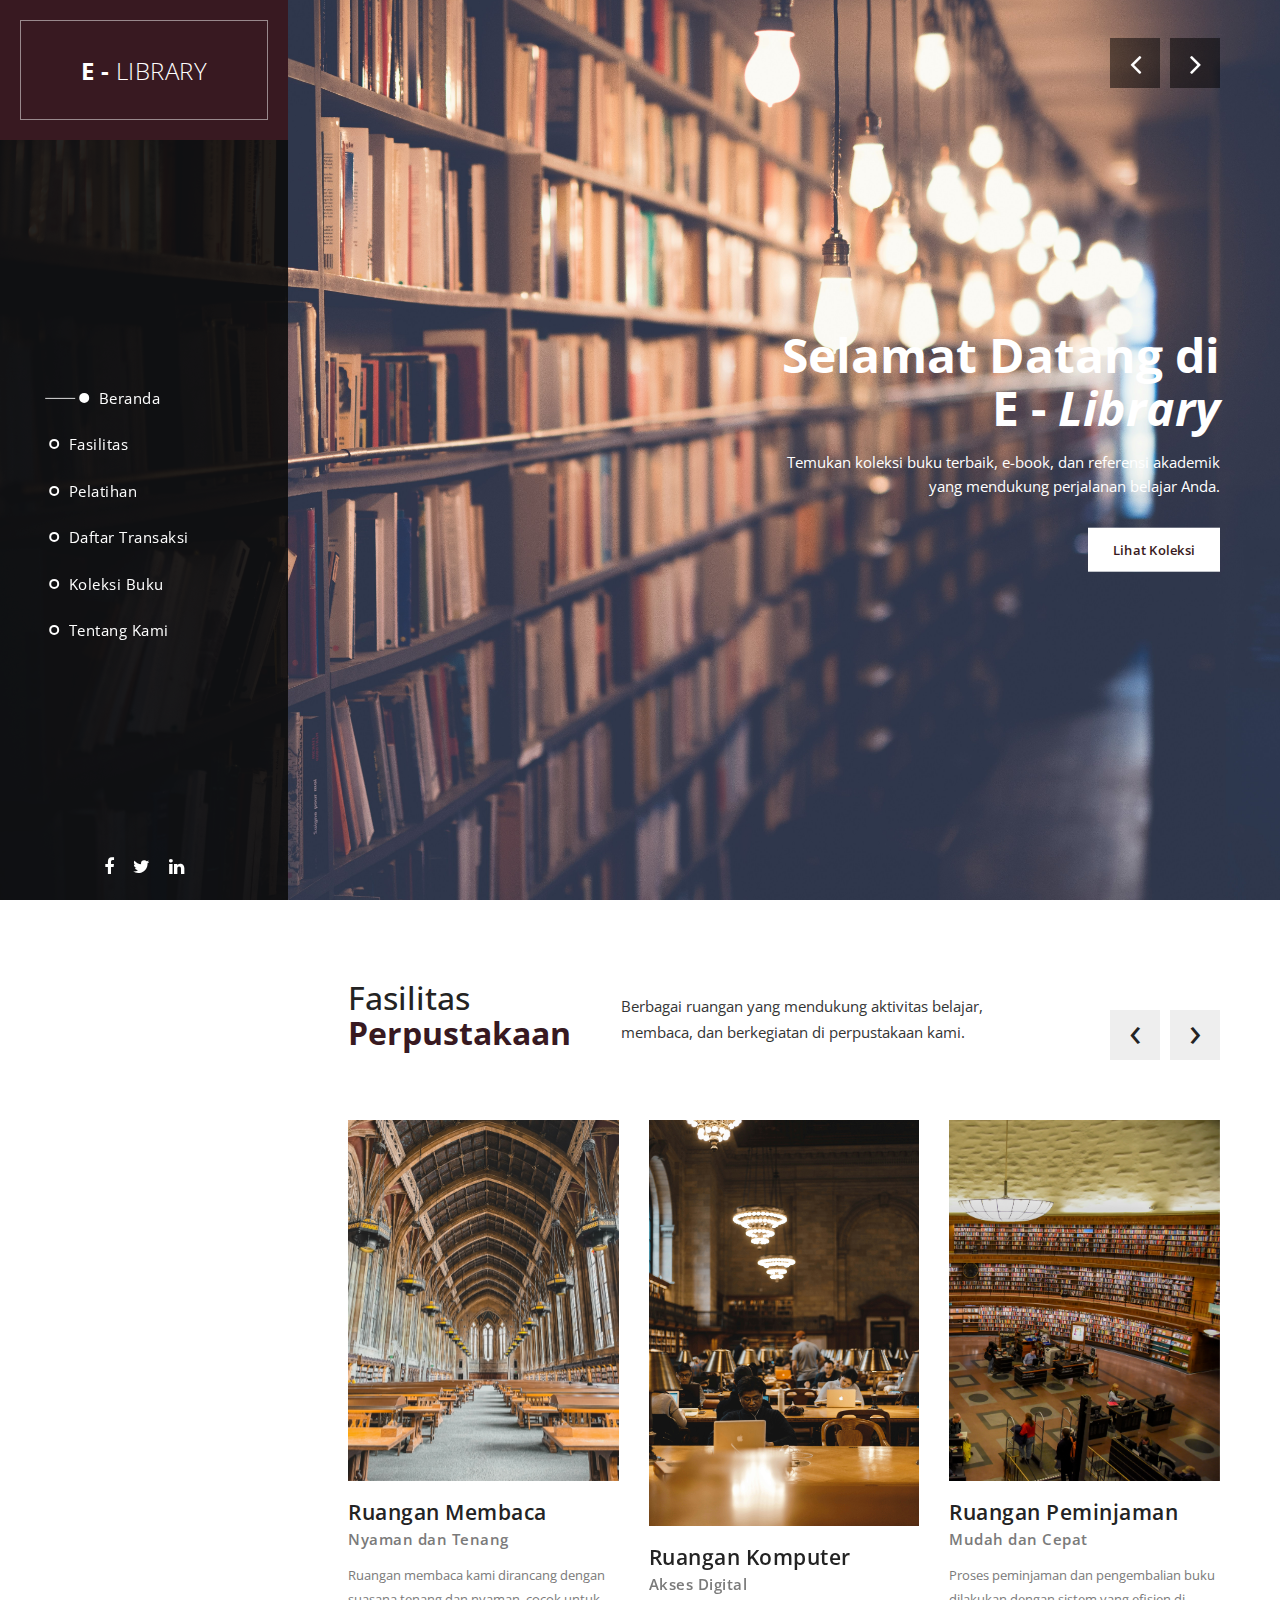
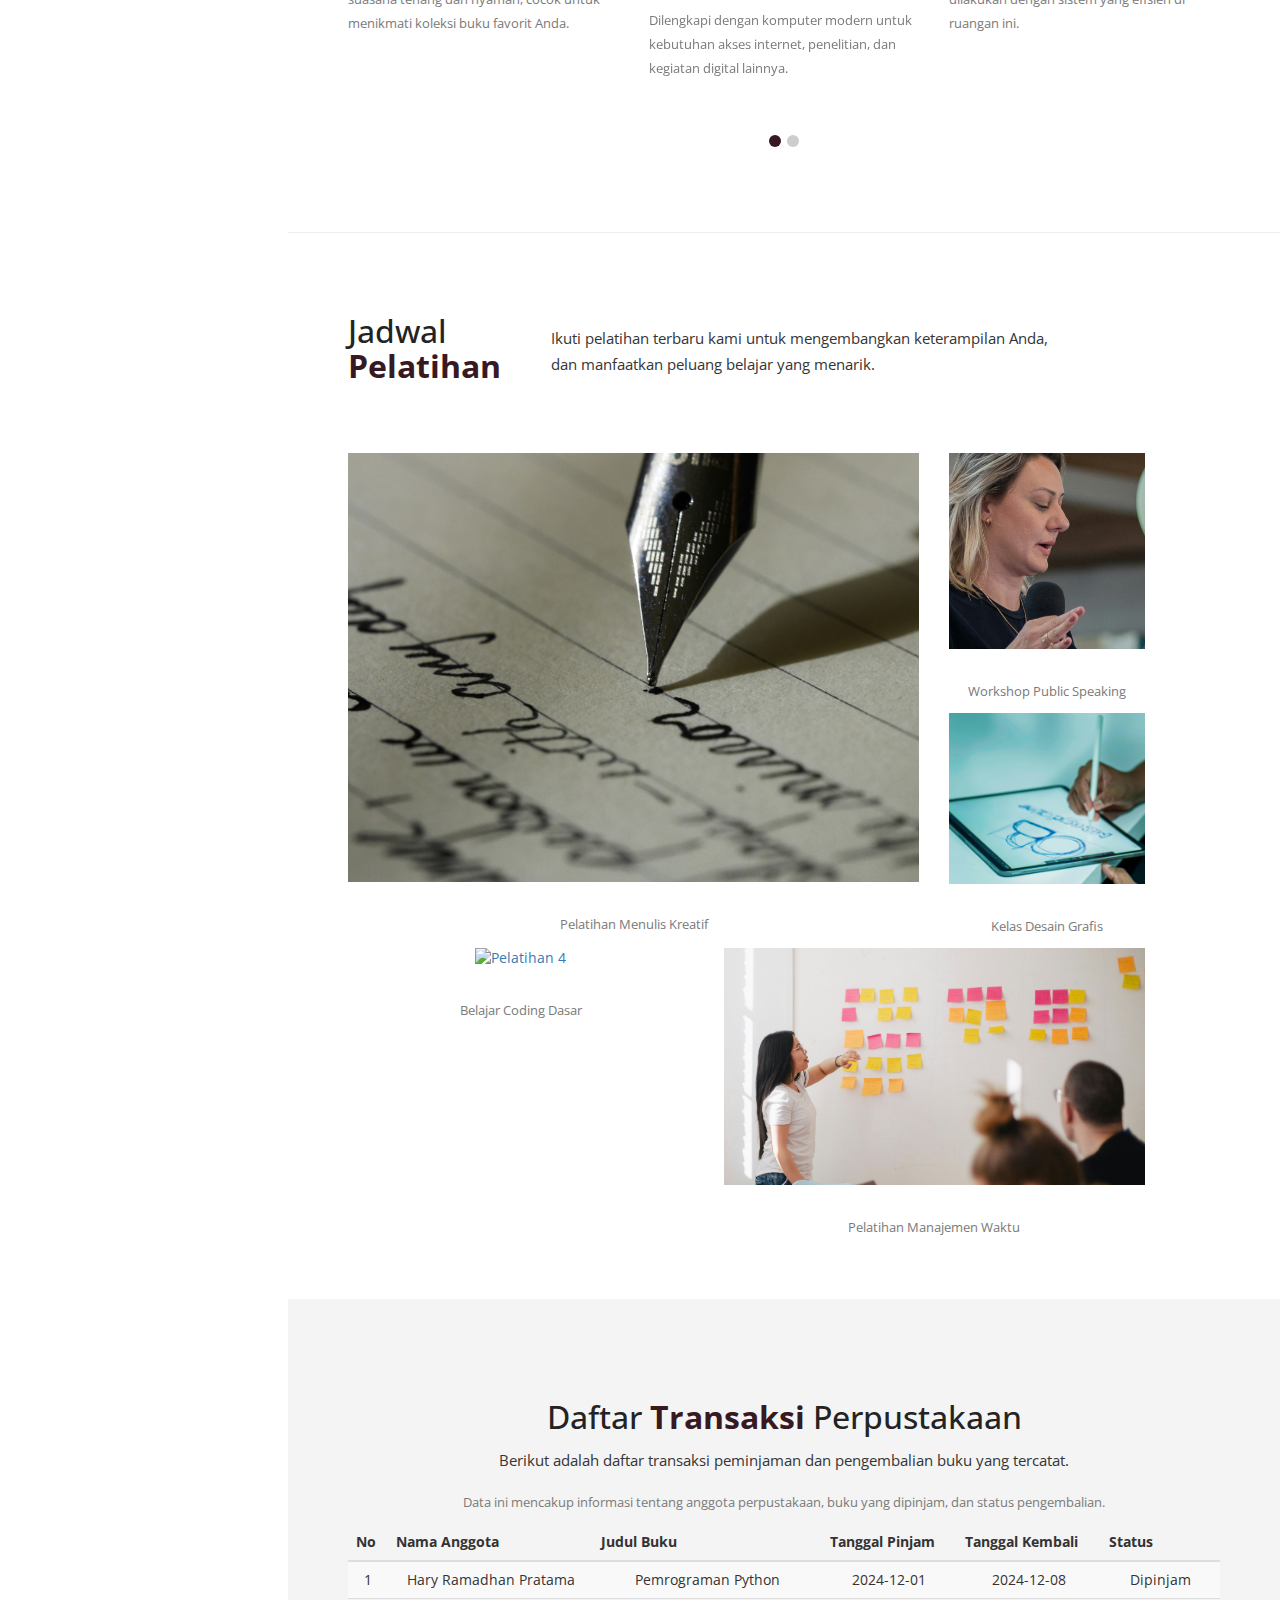
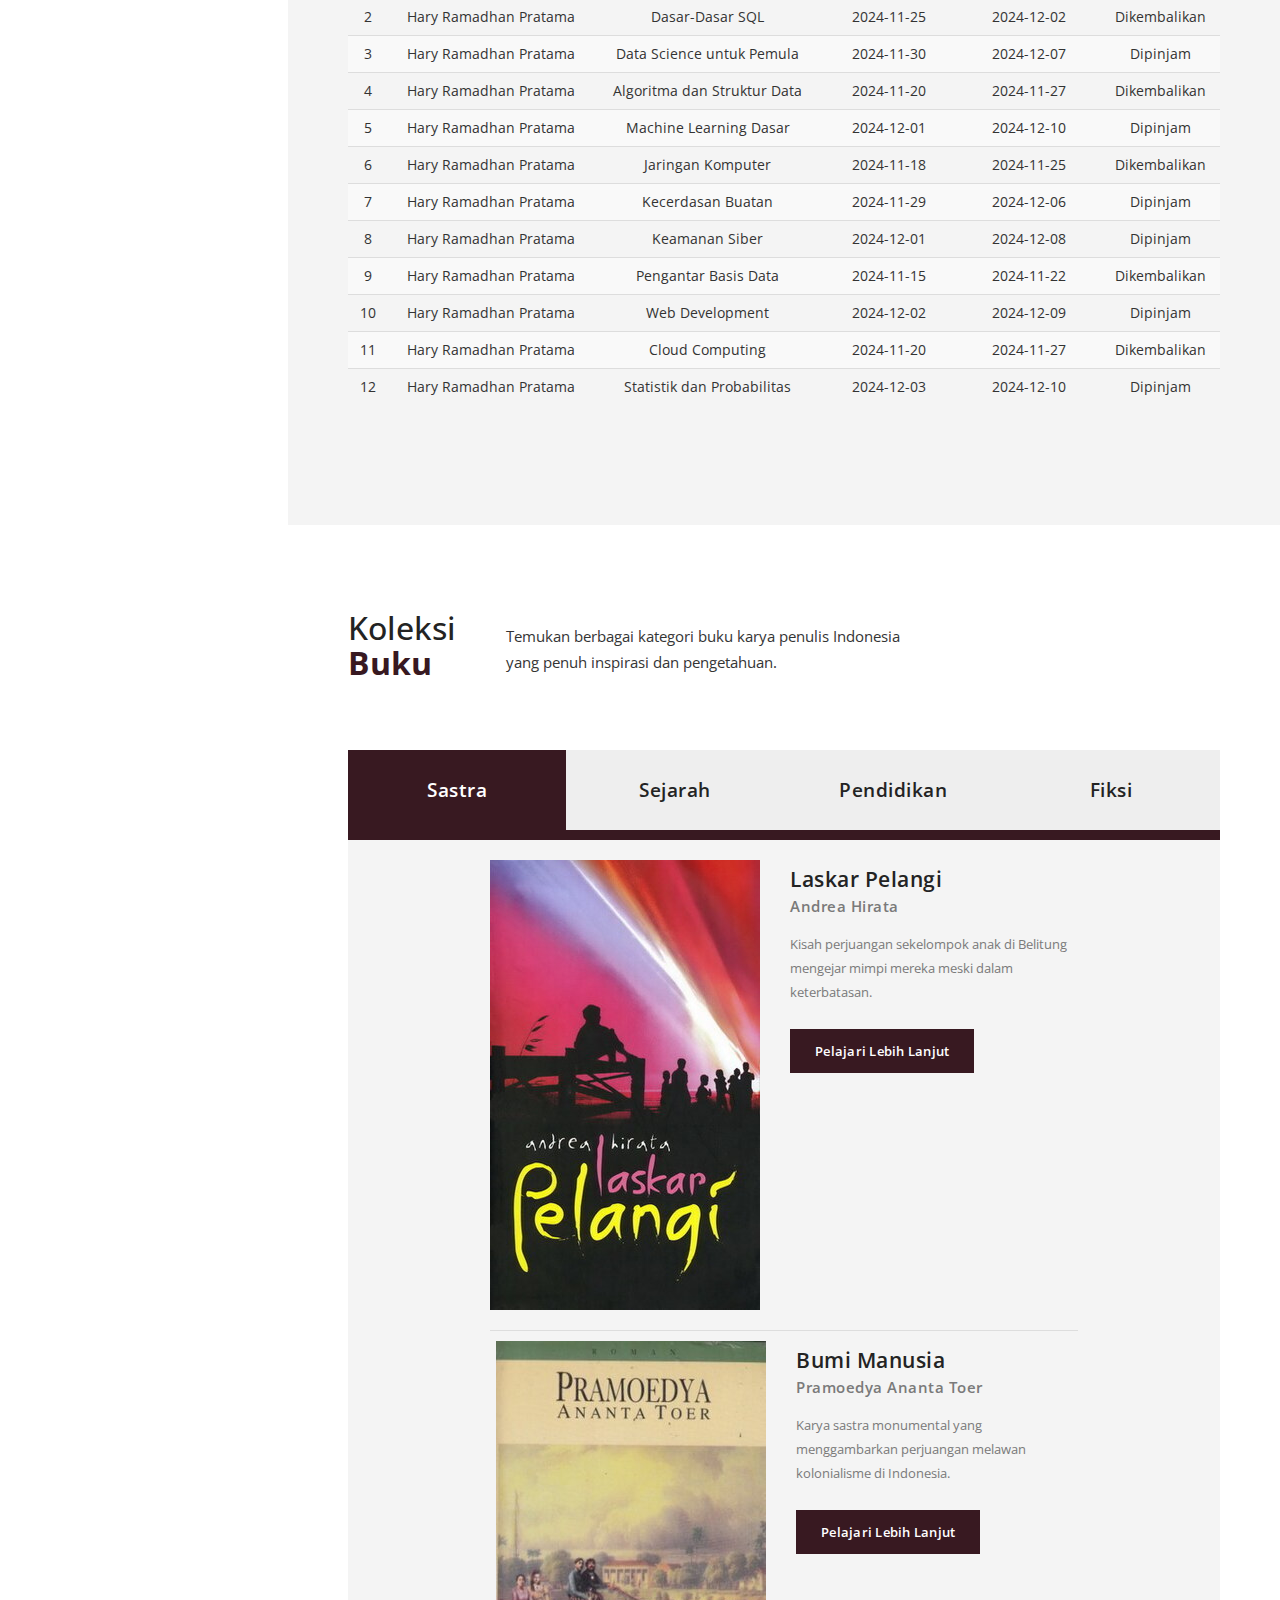
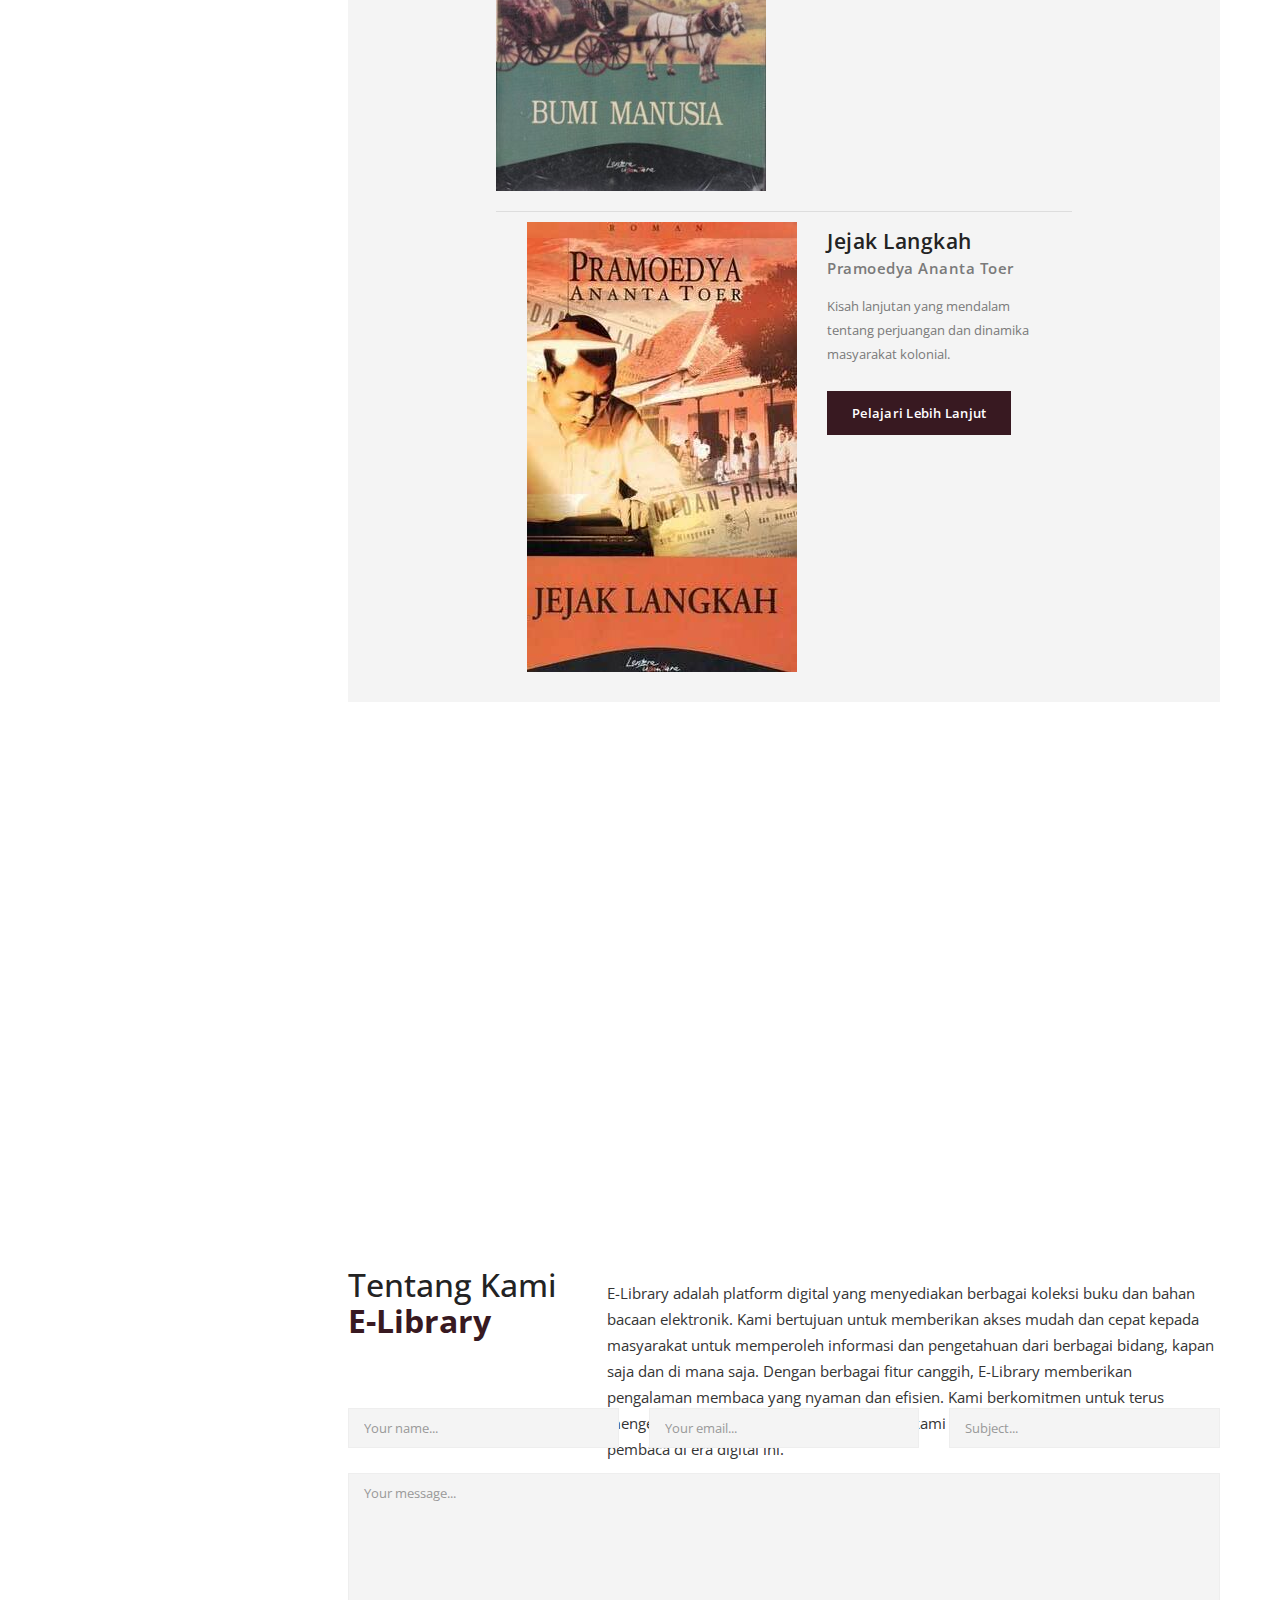
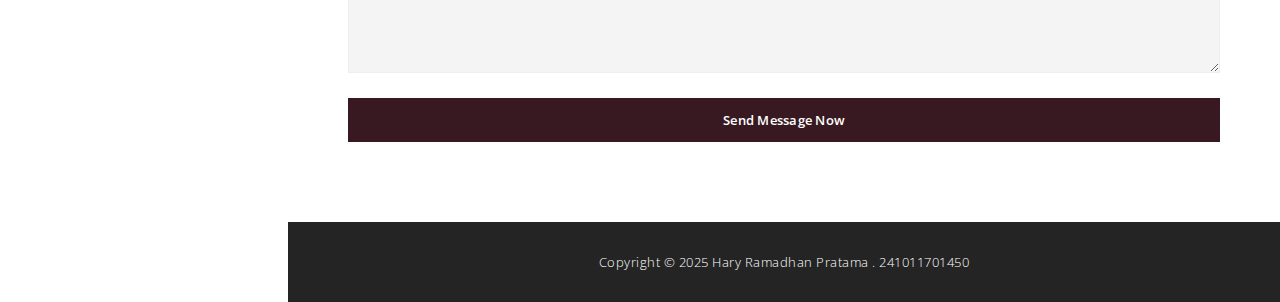
==== commit 08a6f586: "update" ====
--- a/home.html
+++ b/home.html
@@ -647,9 +647,9 @@
                 </div>
             </section>
             <section class="footer">
-                <p>Copyright &copy; 2019 Company Name 
+                <p>Copyright &copy; 2025 Hary Ramadhan Pratama 
                 
-                . Design: TemplateMo</p>
+                . 241011701450</p>
             </section>
         </div>
 
